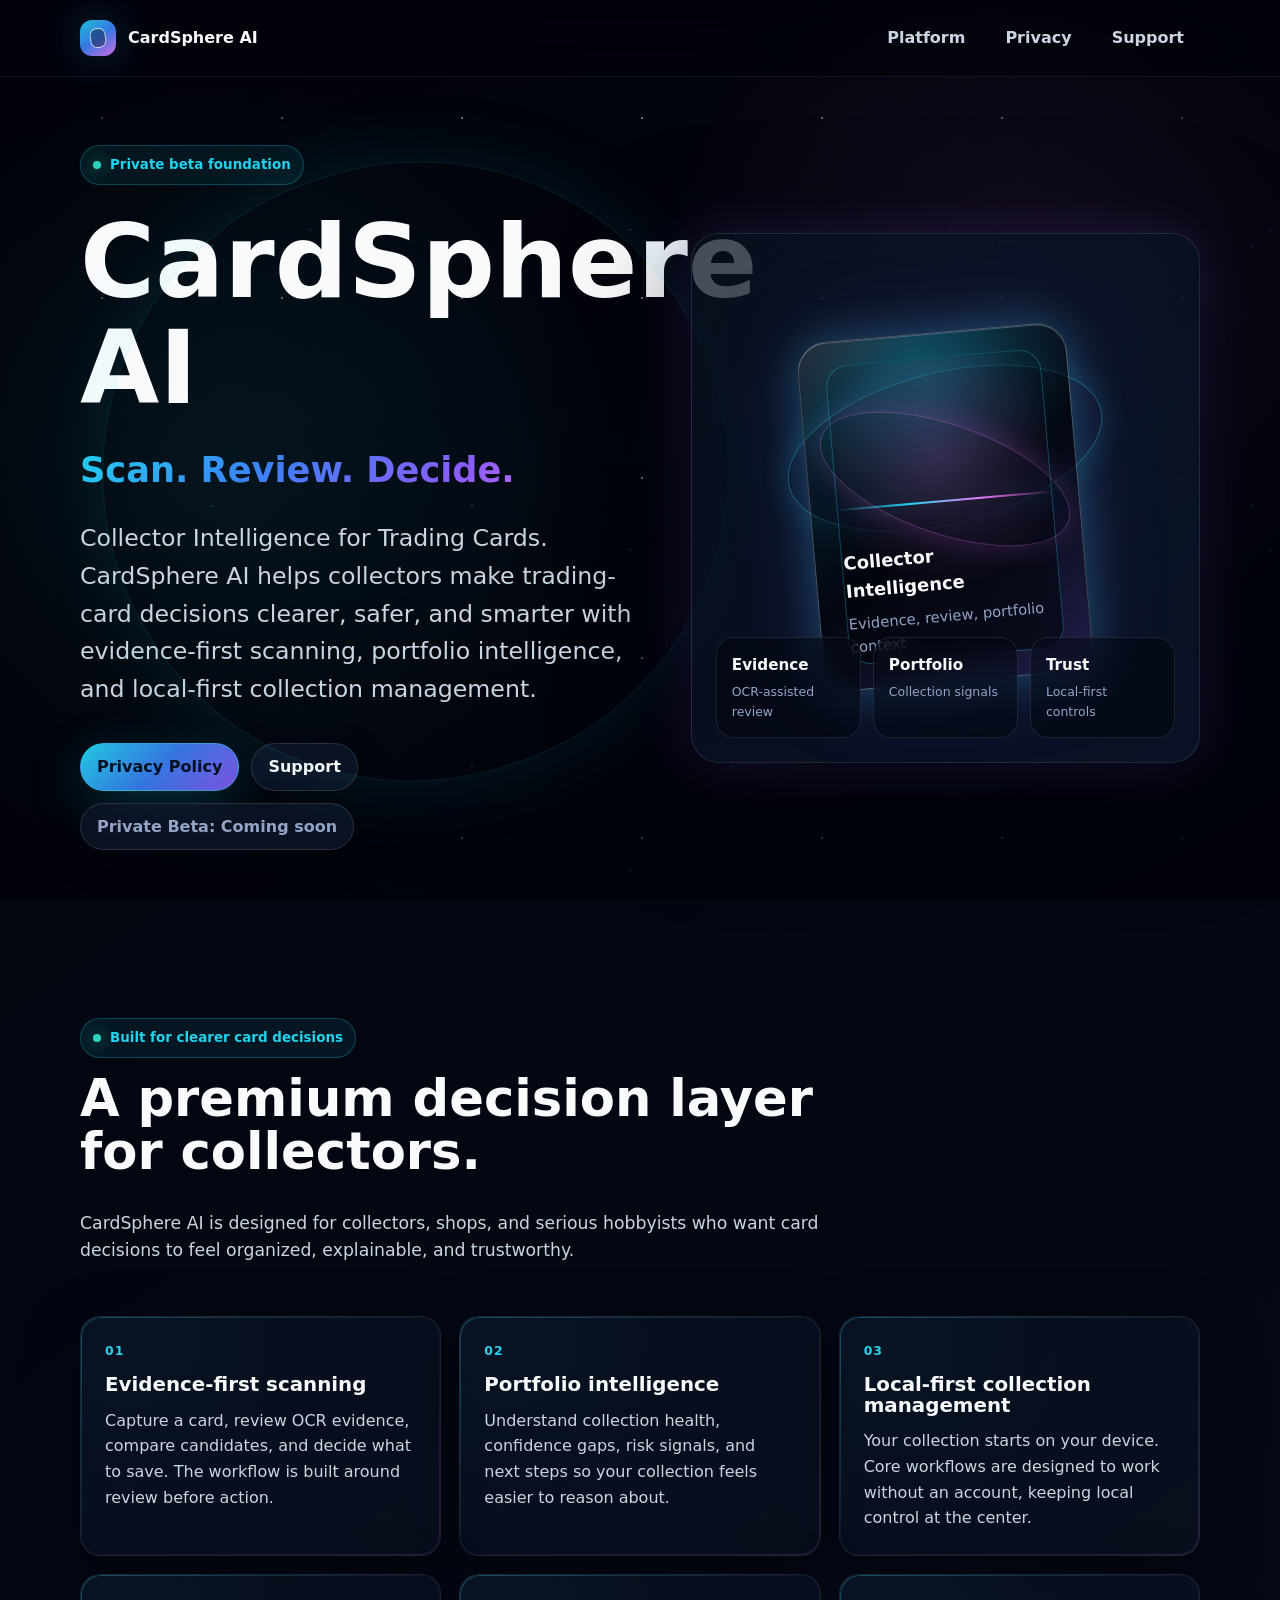
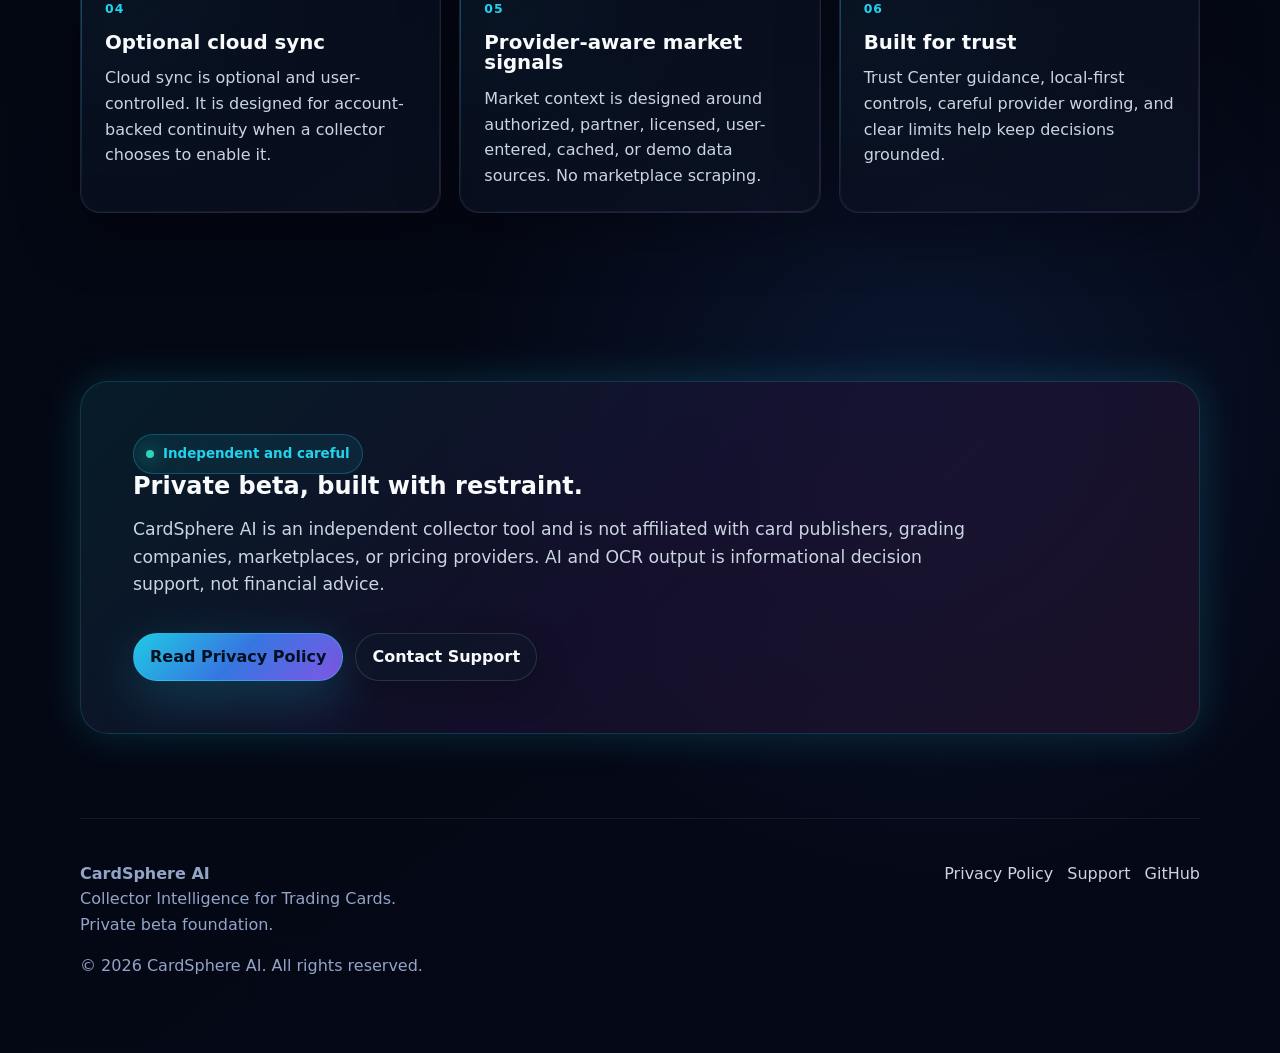
==== index.html @ 81302cec "Launch CardSphere AI public website" ====
<!doctype html>
<html lang="en">
  <head>
    <meta charset="utf-8">
    <meta name="viewport" content="width=device-width, initial-scale=1">
    <title>CardSphere AI | Collector Intelligence for Trading Cards</title>
    <meta
      name="description"
      content="CardSphere AI is a private beta collector intelligence app for trading cards. Scan, review, organize, and make clearer card decisions."
    >
    <meta property="og:title" content="CardSphere AI">
    <meta
      property="og:description"
      content="Collector Intelligence for Trading Cards. Scan. Review. Decide."
    >
    <meta property="og:type" content="website">
    <meta property="og:url" content="https://cardsphere-ai.github.io/">
    <meta name="theme-color" content="#02030a">
    <link rel="icon" href="data:,">
    <link rel="stylesheet" href="assets/css/styles.css">
  </head>
  <body>
    <div class="page-shell">
      <header class="site-header">
        <nav class="nav" aria-label="Main navigation">
          <a class="brand" href="index.html" aria-label="CardSphere AI home">
            <span class="brand-mark" aria-hidden="true"></span>
            <span>CardSphere AI</span>
          </a>
          <div class="nav-links">
            <a class="nav-link" href="#platform">Platform</a>
            <a class="nav-link" href="privacy-policy.html">Privacy</a>
            <a class="nav-link" href="support.html">Support</a>
          </div>
        </nav>
      </header>

      <main>
        <section class="hero" aria-labelledby="hero-title">
          <div>
            <span class="eyebrow"><span class="signal-dot"></span>Private beta foundation</span>
            <h1 id="hero-title">CardSphere AI</h1>
            <p class="tagline">Scan. Review. Decide.</p>
            <p class="hero-subtitle">
              Collector Intelligence for Trading Cards. CardSphere AI helps collectors
              make trading-card decisions clearer, safer, and smarter with evidence-first
              scanning, portfolio intelligence, and local-first collection management.
            </p>
            <div class="cta-row" aria-label="Primary links">
              <a class="button primary" href="privacy-policy.html">Privacy Policy</a>
              <a class="button" href="support.html">Support</a>
              <span class="button disabled" aria-disabled="true">Private Beta: Coming soon</span>
            </div>
          </div>

          <div class="hero-card" aria-label="CardSphere AI cosmic product preview">
            <div class="floating-card">
              <div class="scan-line" aria-hidden="true"></div>
              <div class="floating-card-content">
                <div class="floating-card-label">Collector Intelligence</div>
                <div class="floating-card-small">Evidence, review, portfolio context</div>
              </div>
            </div>
            <div class="hero-metrics" aria-hidden="true">
              <div class="metric">
                <strong>Evidence</strong>
                <span>OCR-assisted review</span>
              </div>
              <div class="metric">
                <strong>Portfolio</strong>
                <span>Collection signals</span>
              </div>
              <div class="metric">
                <strong>Trust</strong>
                <span>Local-first controls</span>
              </div>
            </div>
          </div>
        </section>

        <section id="platform" class="section" aria-labelledby="platform-title">
          <div class="section-heading">
            <span class="eyebrow"><span class="signal-dot"></span>Built for clearer card decisions</span>
            <h2 id="platform-title">A premium decision layer for collectors.</h2>
            <p>
              CardSphere AI is designed for collectors, shops, and serious hobbyists who
              want card decisions to feel organized, explainable, and trustworthy.
            </p>
          </div>

          <div class="grid">
            <article class="panel">
              <div class="panel-kicker">01</div>
              <h3>Evidence-first scanning</h3>
              <p>
                Capture a card, review OCR evidence, compare candidates, and decide what
                to save. The workflow is built around review before action.
              </p>
            </article>

            <article class="panel">
              <div class="panel-kicker">02</div>
              <h3>Portfolio intelligence</h3>
              <p>
                Understand collection health, confidence gaps, risk signals, and next
                steps so your collection feels easier to reason about.
              </p>
            </article>

            <article class="panel">
              <div class="panel-kicker">03</div>
              <h3>Local-first collection management</h3>
              <p>
                Your collection starts on your device. Core workflows are designed to work
                without an account, keeping local control at the center.
              </p>
            </article>

            <article class="panel">
              <div class="panel-kicker">04</div>
              <h3>Optional cloud sync</h3>
              <p>
                Cloud sync is optional and user-controlled. It is designed for account-backed
                continuity when a collector chooses to enable it.
              </p>
            </article>

            <article class="panel">
              <div class="panel-kicker">05</div>
              <h3>Provider-aware market signals</h3>
              <p>
                Market context is designed around authorized, partner, licensed, user-entered,
                cached, or demo data sources. No marketplace scraping.
              </p>
            </article>

            <article class="panel">
              <div class="panel-kicker">06</div>
              <h3>Built for trust</h3>
              <p>
                Trust Center guidance, local-first controls, careful provider wording, and
                clear limits help keep decisions grounded.
              </p>
            </article>
          </div>
        </section>

        <section class="section" aria-labelledby="trust-title">
          <div class="trust-band">
            <span class="eyebrow"><span class="signal-dot"></span>Independent and careful</span>
            <h2 id="trust-title">Private beta, built with restraint.</h2>
            <p class="section-copy">
              CardSphere AI is an independent collector tool and is not affiliated with
              card publishers, grading companies, marketplaces, or pricing providers.
              AI and OCR output is informational decision support, not financial advice.
            </p>
            <div class="cta-row">
              <a class="button primary" href="privacy-policy.html">Read Privacy Policy</a>
              <a class="button" href="support.html">Contact Support</a>
            </div>
          </div>
        </section>
      </main>

      <footer class="site-footer">
        <div class="footer-grid">
          <div>
            <strong>CardSphere AI</strong>
            <div>Collector Intelligence for Trading Cards.</div>
            <div>Private beta foundation.</div>
          </div>
          <div class="footer-links" aria-label="Footer links">
            <a href="privacy-policy.html">Privacy Policy</a>
            <a href="support.html">Support</a>
            <a href="https://github.com/cardsphere-ai/cardsphere-ai">GitHub</a>
          </div>
        </div>
        <p>&copy; <span data-year>2026</span> CardSphere AI. All rights reserved.</p>
      </footer>
    </div>
    <script src="assets/js/main.js"></script>
  </body>
</html>
---- assets/css/styles.css ----
:root {
  color-scheme: dark;
  --bg: #02030a;
  --bg-soft: #050817;
  --panel: rgba(9, 16, 32, 0.78);
  --panel-strong: rgba(13, 22, 42, 0.9);
  --line: rgba(148, 163, 184, 0.18);
  --line-hot: rgba(34, 211, 238, 0.42);
  --text: #f8fafc;
  --muted: #cbd5e1;
  --soft: #93a4c7;
  --cyan: #22d3ee;
  --blue: #3b82f6;
  --violet: #8b5cf6;
  --magenta: #e879f9;
  --teal: #2dd4bf;
  --amber: #fbbf24;
  --shadow-cyan: 0 0 42px rgba(34, 211, 238, 0.18);
  --shadow-violet: 0 0 54px rgba(139, 92, 246, 0.2);
  --radius-lg: 28px;
  --radius-md: 20px;
  --radius-sm: 14px;
  --max: 1120px;
}

* {
  box-sizing: border-box;
}

html {
  scroll-behavior: smooth;
}

body {
  min-height: 100vh;
  margin: 0;
  background:
    radial-gradient(circle at 17% 18%, rgba(34, 211, 238, 0.16), transparent 25rem),
    radial-gradient(circle at 82% 10%, rgba(232, 121, 249, 0.13), transparent 24rem),
    radial-gradient(circle at 72% 76%, rgba(59, 130, 246, 0.12), transparent 30rem),
    linear-gradient(145deg, #02030a 0%, #030712 45%, #050817 100%);
  color: var(--text);
  font-family:
    Inter, ui-sans-serif, system-ui, -apple-system, BlinkMacSystemFont, "Segoe UI",
    sans-serif;
  line-height: 1.6;
  overflow-x: hidden;
}

body::before,
body::after {
  content: "";
  position: fixed;
  inset: 0;
  pointer-events: none;
  z-index: -2;
}

body::before {
  opacity: 0.78;
  background-image:
    radial-gradient(circle, rgba(248, 250, 252, 0.8) 0 1px, transparent 1.2px),
    radial-gradient(circle, rgba(34, 211, 238, 0.55) 0 1px, transparent 1.2px),
    radial-gradient(circle, rgba(139, 92, 246, 0.52) 0 1px, transparent 1.2px);
  background-position:
    12px 28px,
    82px 116px,
    150px 70px;
  background-size:
    180px 180px,
    260px 260px,
    320px 320px;
}

body::after {
  z-index: -1;
  background:
    radial-gradient(ellipse at center, transparent 0%, rgba(2, 3, 10, 0.28) 56%, rgba(2, 3, 10, 0.86) 100%),
    linear-gradient(180deg, rgba(2, 3, 10, 0.05), rgba(2, 3, 10, 0.58));
}

a {
  color: inherit;
}

.page-shell {
  min-height: 100vh;
}

.site-header {
  position: sticky;
  top: 0;
  z-index: 10;
  border-bottom: 1px solid rgba(148, 163, 184, 0.1);
  background: rgba(2, 3, 10, 0.72);
  backdrop-filter: blur(18px);
}

.nav {
  width: min(100% - 32px, var(--max));
  margin: 0 auto;
  min-height: 76px;
  display: flex;
  align-items: center;
  justify-content: space-between;
  gap: 24px;
}

.brand {
  display: inline-flex;
  align-items: center;
  gap: 12px;
  font-weight: 800;
  letter-spacing: 0;
  text-decoration: none;
}

.brand-mark {
  width: 36px;
  height: 36px;
  border-radius: 12px;
  background:
    linear-gradient(145deg, rgba(34, 211, 238, 0.9), rgba(59, 130, 246, 0.92), rgba(232, 121, 249, 0.9));
  box-shadow: var(--shadow-cyan), var(--shadow-violet);
  position: relative;
}

.brand-mark::after {
  content: "";
  position: absolute;
  inset: 8px 10px;
  border-radius: 7px;
  border: 1px solid rgba(248, 250, 252, 0.75);
  background: rgba(2, 3, 10, 0.36);
  transform: rotate(-8deg);
}

.nav-links {
  display: flex;
  align-items: center;
  gap: 8px;
  flex-wrap: wrap;
  justify-content: flex-end;
}

.nav-link,
.button {
  min-height: 44px;
  display: inline-flex;
  align-items: center;
  justify-content: center;
  border-radius: 999px;
  padding: 10px 16px;
  font-weight: 700;
  text-decoration: none;
  transition: transform 160ms ease, border-color 160ms ease, background 160ms ease;
}

.nav-link {
  color: var(--muted);
}

.nav-link:hover,
.nav-link:focus-visible {
  color: var(--text);
  background: rgba(148, 163, 184, 0.08);
}

.button {
  border: 1px solid rgba(148, 163, 184, 0.2);
  background: rgba(15, 23, 42, 0.76);
  color: var(--text);
  box-shadow: 0 12px 34px rgba(2, 3, 10, 0.25);
}

.button.primary {
  border-color: rgba(34, 211, 238, 0.45);
  background: linear-gradient(135deg, rgba(34, 211, 238, 0.95), rgba(59, 130, 246, 0.9), rgba(139, 92, 246, 0.92));
  color: #03101f;
  box-shadow: 0 16px 52px rgba(34, 211, 238, 0.22);
}

.button.disabled {
  color: var(--soft);
  cursor: default;
}

.button:not(.disabled):hover,
.button:not(.disabled):focus-visible {
  transform: translateY(-2px);
  border-color: var(--line-hot);
}

.button:focus-visible,
.nav-link:focus-visible,
.brand:focus-visible {
  outline: 3px solid rgba(34, 211, 238, 0.5);
  outline-offset: 3px;
}

.hero,
.section,
.legal-layout {
  width: min(100% - 32px, var(--max));
  margin: 0 auto;
}

.hero {
  position: relative;
  min-height: calc(100vh - 76px);
  display: grid;
  grid-template-columns: minmax(0, 1.05fr) minmax(320px, 0.95fr);
  gap: 48px;
  align-items: center;
  padding: 68px 0 84px;
}

.hero::before {
  content: "";
  position: absolute;
  inset: 10% 42% 18% 2%;
  border-radius: 999px;
  border: 1px solid rgba(34, 211, 238, 0.12);
  transform: rotate(-18deg);
  box-shadow: 0 0 80px rgba(34, 211, 238, 0.1);
  pointer-events: none;
}

.eyebrow {
  display: inline-flex;
  width: fit-content;
  align-items: center;
  gap: 9px;
  color: var(--cyan);
  border: 1px solid rgba(34, 211, 238, 0.26);
  border-radius: 999px;
  background: rgba(34, 211, 238, 0.08);
  padding: 8px 12px;
  font-weight: 800;
  font-size: 0.84rem;
}

.signal-dot {
  width: 8px;
  height: 8px;
  border-radius: 999px;
  background: var(--teal);
  box-shadow: 0 0 18px var(--teal);
}

h1,
h2,
h3 {
  margin: 0;
  line-height: 1.04;
  letter-spacing: 0;
}

h1 {
  margin-top: 24px;
  font-size: clamp(3.1rem, 8vw, 7rem);
  max-width: 10ch;
}

.hero-subtitle {
  margin: 22px 0 0;
  max-width: 720px;
  color: var(--muted);
  font-size: clamp(1.14rem, 2.4vw, 1.48rem);
}

.tagline {
  margin: 20px 0 0;
  font-size: clamp(1.35rem, 3vw, 2.2rem);
  font-weight: 850;
  background: linear-gradient(135deg, var(--cyan), var(--blue), var(--violet), var(--magenta));
  -webkit-background-clip: text;
  background-clip: text;
  color: transparent;
}

.cta-row {
  display: flex;
  flex-wrap: wrap;
  gap: 12px;
  margin-top: 34px;
}

.hero-card {
  position: relative;
  min-height: 530px;
  border-radius: var(--radius-lg);
  border: 1px solid rgba(148, 163, 184, 0.18);
  background:
    linear-gradient(145deg, rgba(8, 13, 28, 0.72), rgba(12, 21, 42, 0.84)),
    radial-gradient(circle at 50% 30%, rgba(34, 211, 238, 0.14), transparent 24rem);
  box-shadow: 0 28px 120px rgba(2, 3, 10, 0.58), var(--shadow-violet);
  overflow: hidden;
}

.hero-card::before,
.hero-card::after {
  content: "";
  position: absolute;
  border-radius: 50%;
  pointer-events: none;
}

.hero-card::before {
  width: 320px;
  height: 150px;
  top: 138px;
  left: 50%;
  border: 1px solid rgba(34, 211, 238, 0.36);
  transform: translateX(-50%) rotate(-14deg);
  box-shadow: 0 0 34px rgba(34, 211, 238, 0.18);
}

.hero-card::after {
  width: 260px;
  height: 108px;
  top: 190px;
  left: 50%;
  border: 1px solid rgba(232, 121, 249, 0.28);
  transform: translateX(-50%) rotate(19deg);
  box-shadow: 0 0 28px rgba(232, 121, 249, 0.18);
}

.floating-card {
  position: absolute;
  inset: 98px 50% auto auto;
  width: min(270px, 62%);
  min-height: 350px;
  transform: translateX(50%) rotate(-5deg);
  border-radius: 30px;
  border: 1px solid rgba(248, 250, 252, 0.26);
  background:
    linear-gradient(145deg, rgba(248, 250, 252, 0.12), rgba(34, 211, 238, 0.08) 18%, rgba(2, 3, 10, 0.72) 52%, rgba(139, 92, 246, 0.18)),
    radial-gradient(circle at 50% 18%, rgba(34, 211, 238, 0.34), transparent 9rem);
  box-shadow:
    0 0 42px rgba(34, 211, 238, 0.28),
    0 0 86px rgba(139, 92, 246, 0.2),
    inset 0 1px 0 rgba(248, 250, 252, 0.22);
}

.floating-card::before {
  content: "";
  position: absolute;
  inset: 24px 26px;
  border-radius: 22px;
  border: 1px solid rgba(34, 211, 238, 0.3);
  background:
    radial-gradient(circle at 50% 34%, rgba(232, 121, 249, 0.2), transparent 8rem),
    linear-gradient(180deg, rgba(2, 3, 10, 0.06), rgba(2, 3, 10, 0.64));
}

.floating-card-content {
  position: absolute;
  inset: auto 28px 30px;
}

.floating-card-label {
  font-weight: 900;
  font-size: 1.12rem;
}

.floating-card-small {
  margin-top: 6px;
  color: var(--soft);
  font-size: 0.92rem;
}

.scan-line {
  position: absolute;
  left: 9%;
  right: 9%;
  top: 48%;
  height: 2px;
  background: linear-gradient(90deg, transparent, var(--cyan), var(--magenta), transparent);
  box-shadow: 0 0 28px rgba(34, 211, 238, 0.48);
}

.hero-metrics {
  position: absolute;
  left: 24px;
  right: 24px;
  bottom: 24px;
  display: grid;
  grid-template-columns: repeat(3, 1fr);
  gap: 12px;
}

.metric {
  padding: 15px;
  border-radius: 18px;
  border: 1px solid rgba(148, 163, 184, 0.16);
  background: rgba(2, 3, 10, 0.44);
  backdrop-filter: blur(12px);
}

.metric strong {
  display: block;
  color: var(--text);
  font-size: 0.95rem;
}

.metric span {
  display: block;
  margin-top: 4px;
  color: var(--soft);
  font-size: 0.78rem;
}

.section {
  padding: 84px 0;
}

.section-heading {
  display: grid;
  gap: 14px;
  max-width: 760px;
}

.section-heading h2 {
  font-size: clamp(2rem, 4vw, 3.4rem);
}

.section-heading p,
.section-copy {
  color: var(--muted);
  font-size: 1.08rem;
}

.grid {
  margin-top: 34px;
  display: grid;
  grid-template-columns: repeat(3, minmax(0, 1fr));
  gap: 18px;
}

.panel {
  position: relative;
  min-height: 220px;
  padding: 24px;
  border-radius: var(--radius-md);
  border: 1px solid rgba(148, 163, 184, 0.15);
  background:
    linear-gradient(145deg, var(--panel), rgba(11, 18, 34, 0.7)),
    radial-gradient(circle at 12% 8%, rgba(34, 211, 238, 0.12), transparent 12rem);
  box-shadow: 0 18px 60px rgba(2, 3, 10, 0.34);
  overflow: hidden;
}

.panel::before {
  content: "";
  position: absolute;
  inset: 0;
  border-radius: inherit;
  padding: 1px;
  background: linear-gradient(145deg, rgba(34, 211, 238, 0.34), rgba(139, 92, 246, 0.06), rgba(232, 121, 249, 0.18));
  mask: linear-gradient(#000 0 0) content-box, linear-gradient(#000 0 0);
  mask-composite: exclude;
  pointer-events: none;
}

.panel-kicker {
  color: var(--cyan);
  font-size: 0.78rem;
  text-transform: uppercase;
  font-weight: 900;
  letter-spacing: 0.08em;
}

.panel h3 {
  margin-top: 14px;
  font-size: 1.24rem;
}

.panel p {
  margin: 12px 0 0;
  color: var(--muted);
}

.trust-band {
  border-radius: var(--radius-lg);
  border: 1px solid rgba(34, 211, 238, 0.18);
  background:
    linear-gradient(135deg, rgba(34, 211, 238, 0.12), rgba(139, 92, 246, 0.12), rgba(232, 121, 249, 0.1)),
    rgba(2, 3, 10, 0.62);
  padding: clamp(28px, 6vw, 52px);
  box-shadow: var(--shadow-cyan);
}

.trust-band p {
  max-width: 860px;
}

.legal-layout {
  padding: 64px 0 96px;
  display: grid;
  grid-template-columns: 260px minmax(0, 1fr);
  gap: 38px;
}

.legal-nav {
  position: sticky;
  top: 104px;
  align-self: start;
  border: 1px solid rgba(148, 163, 184, 0.14);
  border-radius: var(--radius-md);
  background: rgba(2, 3, 10, 0.5);
  padding: 18px;
}

.legal-nav a {
  display: block;
  color: var(--muted);
  text-decoration: none;
  padding: 9px 10px;
  border-radius: 12px;
}

.legal-nav a:hover,
.legal-nav a:focus-visible {
  color: var(--text);
  background: rgba(148, 163, 184, 0.08);
}

.doc {
  border: 1px solid rgba(148, 163, 184, 0.15);
  border-radius: var(--radius-lg);
  background: rgba(4, 8, 18, 0.72);
  padding: clamp(28px, 5vw, 54px);
  box-shadow: 0 20px 80px rgba(2, 3, 10, 0.42);
}

.doc h1 {
  margin: 0;
  max-width: none;
  font-size: clamp(2.45rem, 5vw, 4.2rem);
}

.doc h2 {
  margin-top: 42px;
  font-size: 1.58rem;
}

.doc h3 {
  margin-top: 30px;
}

.doc p,
.doc li {
  color: var(--muted);
}

.doc ul {
  padding-left: 1.25rem;
}

.meta-line {
  color: var(--cyan);
  font-weight: 800;
  margin: 16px 0 28px;
}

.callout {
  border: 1px solid rgba(34, 211, 238, 0.22);
  border-radius: var(--radius-md);
  background: rgba(34, 211, 238, 0.07);
  padding: 18px;
}

.site-footer {
  width: min(100% - 32px, var(--max));
  margin: 0 auto;
  padding: 42px 0 58px;
  color: var(--soft);
  border-top: 1px solid rgba(148, 163, 184, 0.12);
}

.footer-grid {
  display: flex;
  justify-content: space-between;
  gap: 24px;
  flex-wrap: wrap;
}

.footer-links {
  display: flex;
  gap: 14px;
  flex-wrap: wrap;
}

.footer-links a {
  color: var(--muted);
  text-decoration: none;
}

.footer-links a:hover,
.footer-links a:focus-visible {
  color: var(--text);
}

.not-found {
  min-height: calc(100vh - 76px);
  display: grid;
  place-items: center;
  padding: 64px 16px;
}

.not-found .doc {
  max-width: 720px;
  text-align: center;
}

@media (max-width: 900px) {
  .hero {
    grid-template-columns: 1fr;
    min-height: auto;
  }

  .hero-card {
    min-height: 480px;
  }

  .grid {
    grid-template-columns: 1fr;
  }

  .legal-layout {
    grid-template-columns: 1fr;
  }

  .legal-nav {
    position: static;
  }
}

@media (max-width: 620px) {
  .nav {
    align-items: flex-start;
    flex-direction: column;
    padding: 16px 0;
  }

  .nav-links {
    justify-content: flex-start;
  }

  .hero {
    padding-top: 44px;
  }

  h1 {
    font-size: clamp(2.7rem, 16vw, 4.6rem);
  }

  .hero-metrics {
    grid-template-columns: 1fr;
  }

  .floating-card {
    width: min(236px, 68%);
  }

  .button,
  .nav-link {
    width: 100%;
  }

  .cta-row,
  .nav-links {
    width: 100%;
  }
}

@media (prefers-reduced-motion: reduce) {
  *,
  *::before,
  *::after {
    scroll-behavior: auto !important;
    transition: none !important;
  }
}
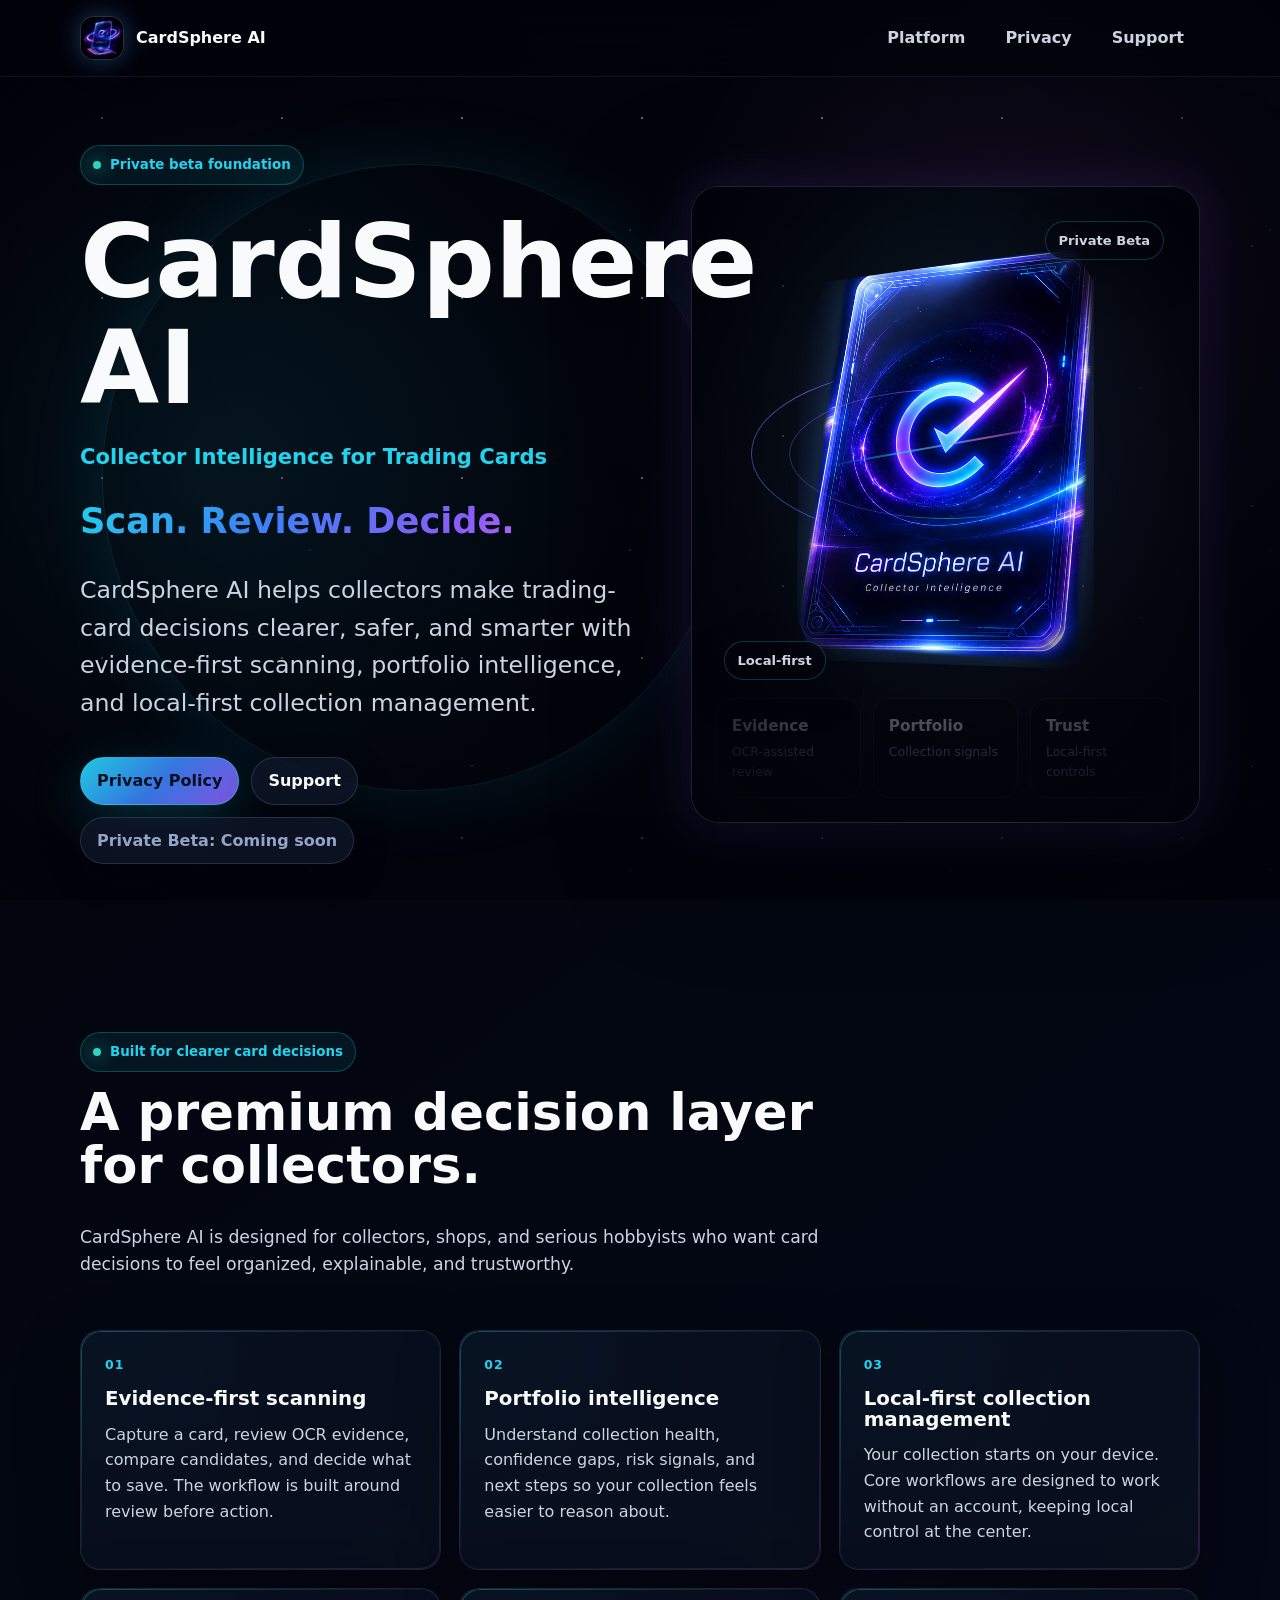
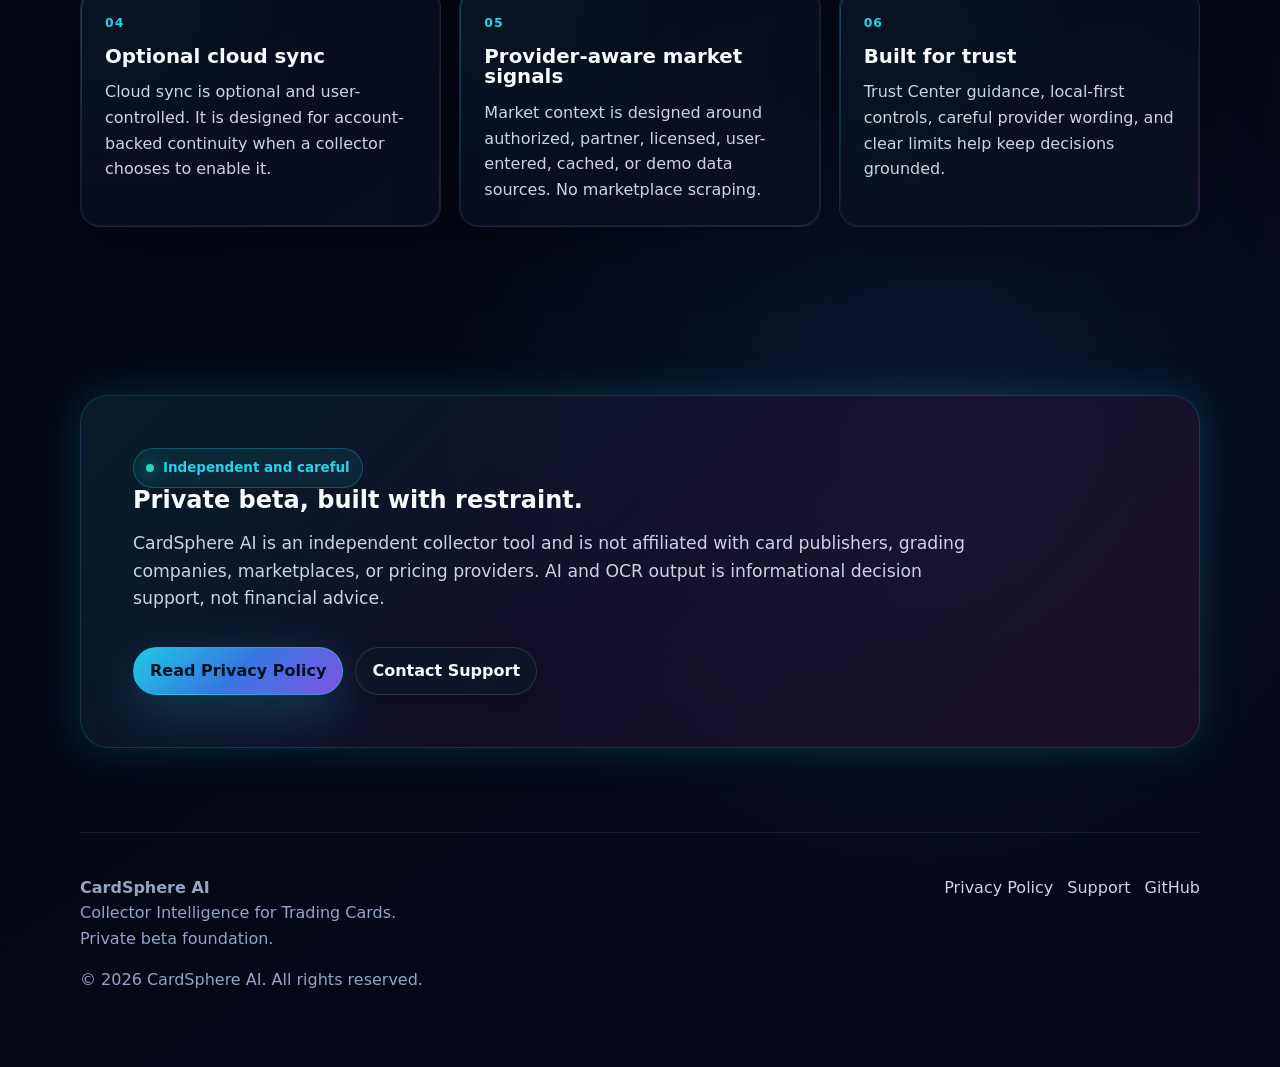
==== commit c5dea78f: "Polish CardSphere site hero animation" ====
--- a/index.html
+++ b/index.html
@@ -16,7 +16,8 @@
     <meta property="og:type" content="website">
     <meta property="og:url" content="https://cardsphere-ai.github.io/">
     <meta name="theme-color" content="#02030a">
-    <link rel="icon" href="data:,">
+    <link rel="icon" type="image/png" href="assets/img/cardsphere-app-icon.png">
+    <link rel="apple-touch-icon" href="assets/img/cardsphere-app-icon.png">
     <link rel="stylesheet" href="assets/css/styles.css">
   </head>
   <body>
@@ -24,7 +25,14 @@
       <header class="site-header">
         <nav class="nav" aria-label="Main navigation">
           <a class="brand" href="index.html" aria-label="CardSphere AI home">
-            <span class="brand-mark" aria-hidden="true"></span>
+            <img
+              class="brand-icon"
+              src="assets/img/cardsphere-app-icon.png"
+              alt="CardSphere AI app icon"
+              width="44"
+              height="44"
+              decoding="async"
+            >
             <span>CardSphere AI</span>
           </a>
           <div class="nav-links">
@@ -37,14 +45,15 @@
 
       <main>
         <section class="hero" aria-labelledby="hero-title">
-          <div>
+          <div class="hero-copy">
             <span class="eyebrow"><span class="signal-dot"></span>Private beta foundation</span>
             <h1 id="hero-title">CardSphere AI</h1>
+            <p class="hero-category">Collector Intelligence for Trading Cards</p>
             <p class="tagline">Scan. Review. Decide.</p>
             <p class="hero-subtitle">
-              Collector Intelligence for Trading Cards. CardSphere AI helps collectors
-              make trading-card decisions clearer, safer, and smarter with evidence-first
-              scanning, portfolio intelligence, and local-first collection management.
+              CardSphere AI helps collectors make trading-card decisions clearer,
+              safer, and smarter with evidence-first scanning, portfolio intelligence,
+              and local-first collection management.
             </p>
             <div class="cta-row" aria-label="Primary links">
               <a class="button primary" href="privacy-policy.html">Privacy Policy</a>
@@ -54,13 +63,23 @@
           </div>
 
           <div class="hero-card" aria-label="CardSphere AI cosmic product preview">
-            <div class="floating-card">
-              <div class="scan-line" aria-hidden="true"></div>
-              <div class="floating-card-content">
-                <div class="floating-card-label">Collector Intelligence</div>
-                <div class="floating-card-small">Evidence, review, portfolio context</div>
-              </div>
-            </div>
+            <div class="hero-visual-frame">
+              <span class="hero-orbit hero-orbit-outer" aria-hidden="true"></span>
+              <span class="hero-orbit hero-orbit-inner" aria-hidden="true"></span>
+              <span class="hero-card-aura" aria-hidden="true"></span>
+              <img
+                class="hero-cosmic-card"
+                src="assets/img/cardsphere-cosmic-card.png"
+                alt="Floating CardSphere AI cosmic card visual"
+                width="420"
+                height="560"
+                loading="eager"
+                decoding="async"
+              >
+              <span class="hero-scan-beam" aria-hidden="true"></span>
+            </div>
+            <div class="hero-pill hero-pill-beta">Private Beta</div>
+            <div class="hero-pill hero-pill-local">Local-first</div>
             <div class="hero-metrics" aria-hidden="true">
               <div class="metric">
                 <strong>Evidence</strong>
--- a/assets/css/styles.css
+++ b/assets/css/styles.css
@@ -115,24 +115,17 @@
   text-decoration: none;
 }
 
-.brand-mark {
-  width: 36px;
-  height: 36px;
-  border-radius: 12px;
-  background:
-    linear-gradient(145deg, rgba(34, 211, 238, 0.9), rgba(59, 130, 246, 0.92), rgba(232, 121, 249, 0.9));
-  box-shadow: var(--shadow-cyan), var(--shadow-violet);
-  position: relative;
-}
-
-.brand-mark::after {
-  content: "";
-  position: absolute;
-  inset: 8px 10px;
-  border-radius: 7px;
-  border: 1px solid rgba(248, 250, 252, 0.75);
-  background: rgba(2, 3, 10, 0.36);
-  transform: rotate(-8deg);
+.brand-icon {
+  width: 44px;
+  height: 44px;
+  flex: 0 0 44px;
+  border: 1px solid rgba(248, 250, 252, 0.18);
+  border-radius: 14px;
+  background: rgba(2, 3, 10, 0.62);
+  box-shadow:
+    0 0 22px rgba(34, 211, 238, 0.22),
+    0 0 38px rgba(139, 92, 246, 0.16);
+  object-fit: cover;
 }
 
 .nav-links {
@@ -224,6 +217,11 @@
   transform: rotate(-18deg);
   box-shadow: 0 0 80px rgba(34, 211, 238, 0.1);
   pointer-events: none;
+}
+
+.hero-copy {
+  position: relative;
+  z-index: 1;
 }
 
 .eyebrow {
@@ -262,6 +260,13 @@
   max-width: 10ch;
 }
 
+.hero-category {
+  margin: 18px 0 0;
+  color: var(--cyan);
+  font-size: clamp(1.06rem, 2vw, 1.32rem);
+  font-weight: 850;
+}
+
 .hero-subtitle {
   margin: 22px 0 0;
   max-width: 720px;
@@ -288,96 +293,168 @@
 
 .hero-card {
   position: relative;
-  min-height: 530px;
+  min-height: 570px;
+  display: flex;
+  align-items: center;
+  justify-content: center;
+  padding: 34px 32px 136px;
   border-radius: var(--radius-lg);
   border: 1px solid rgba(148, 163, 184, 0.18);
   background:
-    linear-gradient(145deg, rgba(8, 13, 28, 0.72), rgba(12, 21, 42, 0.84)),
-    radial-gradient(circle at 50% 30%, rgba(34, 211, 238, 0.14), transparent 24rem);
+    radial-gradient(ellipse at 50% 40%, rgba(34, 211, 238, 0.12), transparent 18rem),
+    radial-gradient(ellipse at 58% 45%, rgba(232, 121, 249, 0.08), transparent 17rem),
+    linear-gradient(145deg, rgba(2, 3, 10, 0.9), rgba(5, 8, 22, 0.82));
   box-shadow: 0 28px 120px rgba(2, 3, 10, 0.58), var(--shadow-violet);
   overflow: hidden;
+  isolation: isolate;
 }
 
 .hero-card::before,
 .hero-card::after {
   content: "";
   position: absolute;
+  pointer-events: none;
+}
+
+.hero-card::before {
+  inset: 0;
+  z-index: 0;
+  opacity: 0.46;
+  background-image:
+    radial-gradient(circle, rgba(248, 250, 252, 0.7) 0 1px, transparent 1.2px),
+    radial-gradient(circle, rgba(34, 211, 238, 0.42) 0 1px, transparent 1.2px),
+    radial-gradient(circle, rgba(232, 121, 249, 0.3) 0 1px, transparent 1.2px);
+  background-position:
+    16px 24px,
+    104px 86px,
+    62px 138px;
+  background-size:
+    150px 150px,
+    230px 230px,
+    310px 310px;
+}
+
+.hero-card::after {
+  inset: 0;
+  z-index: 0;
+  background:
+    radial-gradient(ellipse at center, transparent 0%, rgba(2, 3, 10, 0.12) 42%, rgba(2, 3, 10, 0.86) 100%),
+    linear-gradient(180deg, rgba(2, 3, 10, 0.08), rgba(2, 3, 10, 0.72));
+}
+
+.hero-visual-frame {
+  position: relative;
+  z-index: 2;
+  width: min(420px, 86%);
+  max-width: 420px;
+  aspect-ratio: 0.82;
+  display: grid;
+  place-items: center;
+  animation: card-float 7s ease-in-out infinite;
+}
+
+.hero-card-aura {
+  position: absolute;
+  z-index: 0;
+  inset: 12% 8%;
   border-radius: 50%;
-  pointer-events: none;
-}
-
-.hero-card::before {
-  width: 320px;
-  height: 150px;
-  top: 138px;
-  left: 50%;
-  border: 1px solid rgba(34, 211, 238, 0.36);
-  transform: translateX(-50%) rotate(-14deg);
-  box-shadow: 0 0 34px rgba(34, 211, 238, 0.18);
-}
-
-.hero-card::after {
-  width: 260px;
-  height: 108px;
-  top: 190px;
-  left: 50%;
-  border: 1px solid rgba(232, 121, 249, 0.28);
-  transform: translateX(-50%) rotate(19deg);
-  box-shadow: 0 0 28px rgba(232, 121, 249, 0.18);
-}
-
-.floating-card {
+  background:
+    radial-gradient(ellipse at center, rgba(34, 211, 238, 0.18), transparent 44%),
+    radial-gradient(ellipse at center, rgba(139, 92, 246, 0.12), transparent 68%);
+  filter: blur(12px);
+}
+
+.hero-cosmic-card {
+  position: relative;
+  z-index: 3;
+  width: min(330px, 78%);
+  max-height: 430px;
+  border-radius: 34px;
+  clip-path: polygon(10% 10%, 93% 2%, 100% 10%, 100% 94%, 92% 100%, 6% 98%, 0 88%, 1% 23%);
+  -webkit-mask-image: radial-gradient(ellipse at center, #000 62%, rgba(0, 0, 0, 0.92) 74%, transparent 96%);
+  mask-image: radial-gradient(ellipse at center, #000 62%, rgba(0, 0, 0, 0.92) 74%, transparent 96%);
+  object-fit: contain;
+  filter:
+    drop-shadow(0 0 18px rgba(34, 211, 238, 0.2))
+    drop-shadow(0 0 28px rgba(139, 92, 246, 0.16));
+}
+
+.hero-orbit {
   position: absolute;
-  inset: 98px 50% auto auto;
-  width: min(270px, 62%);
-  min-height: 350px;
-  transform: translateX(50%) rotate(-5deg);
-  border-radius: 30px;
-  border: 1px solid rgba(248, 250, 252, 0.26);
-  background:
-    linear-gradient(145deg, rgba(248, 250, 252, 0.12), rgba(34, 211, 238, 0.08) 18%, rgba(2, 3, 10, 0.72) 52%, rgba(139, 92, 246, 0.18)),
-    radial-gradient(circle at 50% 18%, rgba(34, 211, 238, 0.34), transparent 9rem);
-  box-shadow:
-    0 0 42px rgba(34, 211, 238, 0.28),
-    0 0 86px rgba(139, 92, 246, 0.2),
-    inset 0 1px 0 rgba(248, 250, 252, 0.22);
-}
-
-.floating-card::before {
-  content: "";
+  z-index: 2;
+  border-radius: 50%;
+  padding: 1px;
+  background: conic-gradient(
+    from 120deg,
+    transparent,
+    rgba(34, 211, 238, 0.82),
+    rgba(59, 130, 246, 0.46),
+    rgba(139, 92, 246, 0.58),
+    rgba(232, 121, 249, 0.72),
+    transparent 76%
+  );
+  -webkit-mask: linear-gradient(#000 0 0) content-box, linear-gradient(#000 0 0);
+  -webkit-mask-composite: xor;
+  mask: linear-gradient(#000 0 0) content-box, linear-gradient(#000 0 0);
+  mask-composite: exclude;
+  filter: drop-shadow(0 0 16px rgba(34, 211, 238, 0.26));
+  transform-origin: 50% 50%;
+}
+
+.hero-orbit-outer {
+  width: 102%;
+  height: 38%;
+  animation: orbit-spin 13s linear infinite;
+}
+
+.hero-orbit-inner {
+  z-index: 4;
+  width: 82%;
+  height: 28%;
+  opacity: 0.72;
+  animation: orbit-spin-reverse 10s linear infinite;
+}
+
+.hero-scan-beam {
   position: absolute;
-  inset: 24px 26px;
-  border-radius: 22px;
-  border: 1px solid rgba(34, 211, 238, 0.3);
-  background:
-    radial-gradient(circle at 50% 34%, rgba(232, 121, 249, 0.2), transparent 8rem),
-    linear-gradient(180deg, rgba(2, 3, 10, 0.06), rgba(2, 3, 10, 0.64));
-}
-
-.floating-card-content {
+  z-index: 4;
+  width: 64%;
+  height: 2px;
+  top: 48%;
+  left: 18%;
+  border-radius: 999px;
+  background: linear-gradient(90deg, transparent, var(--cyan), var(--magenta), transparent);
+  box-shadow: 0 0 18px rgba(34, 211, 238, 0.34);
+  opacity: 0.62;
+  transform: rotate(-10deg);
+  animation: beam-sweep 5.8s ease-in-out infinite;
+}
+
+.hero-pill {
   position: absolute;
-  inset: auto 28px 30px;
-}
-
-.floating-card-label {
-  font-weight: 900;
-  font-size: 1.12rem;
-}
-
-.floating-card-small {
-  margin-top: 6px;
-  color: var(--soft);
-  font-size: 0.92rem;
-}
-
-.scan-line {
-  position: absolute;
-  left: 9%;
-  right: 9%;
-  top: 48%;
-  height: 2px;
-  background: linear-gradient(90deg, transparent, var(--cyan), var(--magenta), transparent);
-  box-shadow: 0 0 28px rgba(34, 211, 238, 0.48);
+  z-index: 4;
+  min-height: 38px;
+  display: inline-flex;
+  align-items: center;
+  border: 1px solid rgba(34, 211, 238, 0.24);
+  border-radius: 999px;
+  background: rgba(2, 3, 10, 0.58);
+  color: var(--muted);
+  padding: 8px 13px;
+  font-size: 0.82rem;
+  font-weight: 850;
+  backdrop-filter: blur(14px);
+  box-shadow: 0 14px 38px rgba(2, 3, 10, 0.34);
+}
+
+.hero-pill-beta {
+  top: 34px;
+  right: 34px;
+}
+
+.hero-pill-local {
+  left: 32px;
+  bottom: 142px;
 }
 
 .hero-metrics {
@@ -409,6 +486,55 @@
   margin-top: 4px;
   color: var(--soft);
   font-size: 0.78rem;
+}
+
+@keyframes card-float {
+  0%,
+  100% {
+    transform: translateY(0) rotate(-1deg);
+  }
+
+  50% {
+    transform: translateY(-9px) rotate(1deg);
+  }
+}
+
+@keyframes orbit-spin {
+  from {
+    transform: rotate(-18deg);
+  }
+
+  to {
+    transform: rotate(342deg);
+  }
+}
+
+@keyframes orbit-spin-reverse {
+  from {
+    transform: rotate(22deg);
+  }
+
+  to {
+    transform: rotate(-338deg);
+  }
+}
+
+@keyframes beam-sweep {
+  0%,
+  24%,
+  100% {
+    opacity: 0;
+    transform: translateY(-82px) rotate(-10deg);
+  }
+
+  38% {
+    opacity: 0.74;
+  }
+
+  56% {
+    opacity: 0;
+    transform: translateY(78px) rotate(-10deg);
+  }
 }
 
 .section {
@@ -621,7 +747,7 @@
   }
 
   .hero-card {
-    min-height: 480px;
+    min-height: 540px;
   }
 
   .grid {
@@ -644,6 +770,13 @@
     padding: 16px 0;
   }
 
+  .brand-icon {
+    width: 38px;
+    height: 38px;
+    flex-basis: 38px;
+    border-radius: 12px;
+  }
+
   .nav-links {
     justify-content: flex-start;
   }
@@ -656,12 +789,32 @@
     font-size: clamp(2.7rem, 16vw, 4.6rem);
   }
 
+  .hero-card {
+    min-height: 680px;
+    padding: 28px 20px 260px;
+  }
+
+  .hero-visual-frame {
+    width: min(310px, 84vw);
+  }
+
+  .hero-cosmic-card {
+    width: min(286px, 86%);
+  }
+
+  .hero-pill-beta {
+    top: 20px;
+    right: 20px;
+  }
+
+  .hero-pill-local {
+    top: 20px;
+    bottom: auto;
+    left: 20px;
+  }
+
   .hero-metrics {
     grid-template-columns: 1fr;
-  }
-
-  .floating-card {
-    width: min(236px, 68%);
   }
 
   .button,
@@ -679,7 +832,15 @@
   *,
   *::before,
   *::after {
+    animation-duration: 0.001ms !important;
+    animation-iteration-count: 1 !important;
     scroll-behavior: auto !important;
     transition: none !important;
   }
-}
+
+  .hero-visual-frame,
+  .hero-orbit,
+  .hero-scan-beam {
+    animation: none !important;
+  }
+}
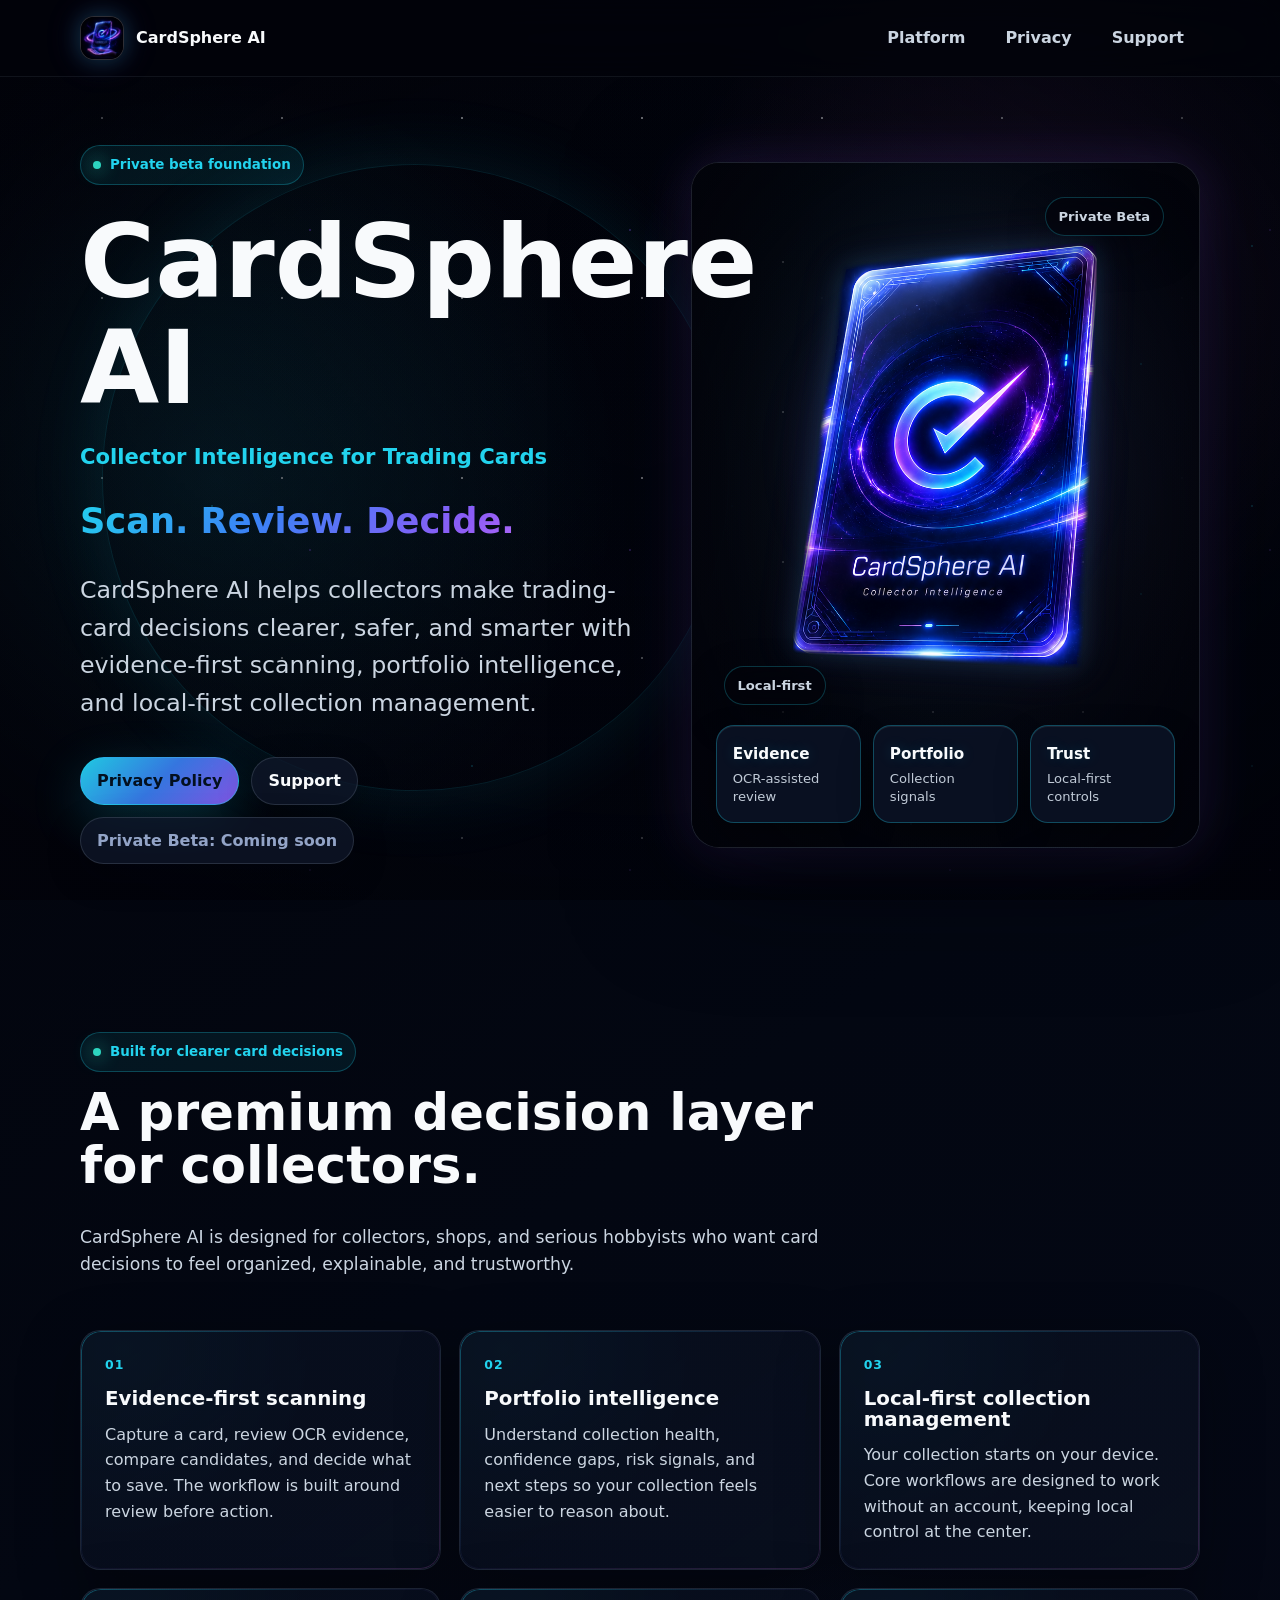
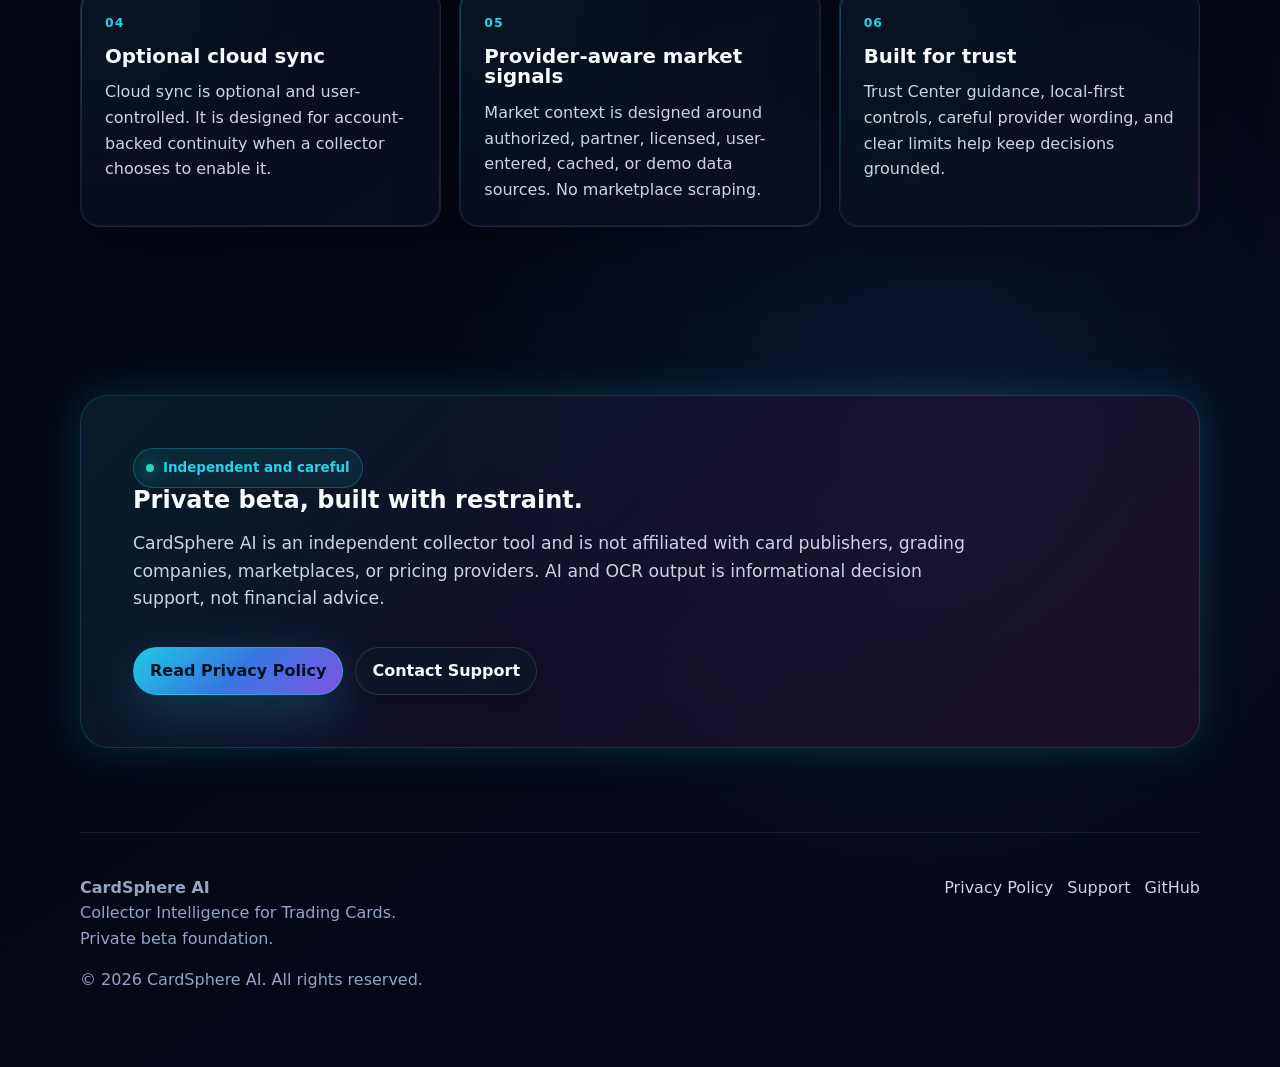
==== commit 1ae9c070: "Polish CardSphere public site hero" ====
--- a/index.html
+++ b/index.html
@@ -64,8 +64,6 @@
 
           <div class="hero-card" aria-label="CardSphere AI cosmic product preview">
             <div class="hero-visual-frame">
-              <span class="hero-orbit hero-orbit-outer" aria-hidden="true"></span>
-              <span class="hero-orbit hero-orbit-inner" aria-hidden="true"></span>
               <span class="hero-card-aura" aria-hidden="true"></span>
               <img
                 class="hero-cosmic-card"
@@ -76,7 +74,6 @@
                 loading="eager"
                 decoding="async"
               >
-              <span class="hero-scan-beam" aria-hidden="true"></span>
             </div>
             <div class="hero-pill hero-pill-beta">Private Beta</div>
             <div class="hero-pill hero-pill-local">Local-first</div>
--- a/assets/css/styles.css
+++ b/assets/css/styles.css
@@ -200,6 +200,7 @@
 
 .hero {
   position: relative;
+  width: min(100% - clamp(40px, 7vw, 96px), var(--max));
   min-height: calc(100vh - 76px);
   display: grid;
   grid-template-columns: minmax(0, 1.05fr) minmax(320px, 0.95fr);
@@ -293,11 +294,11 @@
 
 .hero-card {
   position: relative;
-  min-height: 570px;
+  min-height: 560px;
   display: flex;
   align-items: center;
   justify-content: center;
-  padding: 34px 32px 136px;
+  padding: 42px 32px 142px;
   border-radius: var(--radius-lg);
   border: 1px solid rgba(148, 163, 184, 0.18);
   background:
@@ -345,9 +346,9 @@
 .hero-visual-frame {
   position: relative;
   z-index: 2;
-  width: min(420px, 86%);
-  max-width: 420px;
-  aspect-ratio: 0.82;
+  width: min(460px, 88%);
+  max-width: 460px;
+  aspect-ratio: 0.78;
   display: grid;
   place-items: center;
   animation: card-float 7s ease-in-out infinite;
@@ -356,78 +357,23 @@
 .hero-card-aura {
   position: absolute;
   z-index: 0;
-  inset: 12% 8%;
+  inset: 10% 5%;
   border-radius: 50%;
   background:
-    radial-gradient(ellipse at center, rgba(34, 211, 238, 0.18), transparent 44%),
-    radial-gradient(ellipse at center, rgba(139, 92, 246, 0.12), transparent 68%);
-  filter: blur(12px);
+    radial-gradient(ellipse at center, rgba(34, 211, 238, 0.18), transparent 46%),
+    radial-gradient(ellipse at center, rgba(139, 92, 246, 0.14), transparent 70%);
+  filter: blur(16px);
 }
 
 .hero-cosmic-card {
   position: relative;
   z-index: 3;
-  width: min(330px, 78%);
-  max-height: 430px;
-  border-radius: 34px;
-  clip-path: polygon(10% 10%, 93% 2%, 100% 10%, 100% 94%, 92% 100%, 6% 98%, 0 88%, 1% 23%);
-  -webkit-mask-image: radial-gradient(ellipse at center, #000 62%, rgba(0, 0, 0, 0.92) 74%, transparent 96%);
-  mask-image: radial-gradient(ellipse at center, #000 62%, rgba(0, 0, 0, 0.92) 74%, transparent 96%);
+  width: min(350px, 78%);
+  max-height: 445px;
   object-fit: contain;
   filter:
-    drop-shadow(0 0 18px rgba(34, 211, 238, 0.2))
-    drop-shadow(0 0 28px rgba(139, 92, 246, 0.16));
-}
-
-.hero-orbit {
-  position: absolute;
-  z-index: 2;
-  border-radius: 50%;
-  padding: 1px;
-  background: conic-gradient(
-    from 120deg,
-    transparent,
-    rgba(34, 211, 238, 0.82),
-    rgba(59, 130, 246, 0.46),
-    rgba(139, 92, 246, 0.58),
-    rgba(232, 121, 249, 0.72),
-    transparent 76%
-  );
-  -webkit-mask: linear-gradient(#000 0 0) content-box, linear-gradient(#000 0 0);
-  -webkit-mask-composite: xor;
-  mask: linear-gradient(#000 0 0) content-box, linear-gradient(#000 0 0);
-  mask-composite: exclude;
-  filter: drop-shadow(0 0 16px rgba(34, 211, 238, 0.26));
-  transform-origin: 50% 50%;
-}
-
-.hero-orbit-outer {
-  width: 102%;
-  height: 38%;
-  animation: orbit-spin 13s linear infinite;
-}
-
-.hero-orbit-inner {
-  z-index: 4;
-  width: 82%;
-  height: 28%;
-  opacity: 0.72;
-  animation: orbit-spin-reverse 10s linear infinite;
-}
-
-.hero-scan-beam {
-  position: absolute;
-  z-index: 4;
-  width: 64%;
-  height: 2px;
-  top: 48%;
-  left: 18%;
-  border-radius: 999px;
-  background: linear-gradient(90deg, transparent, var(--cyan), var(--magenta), transparent);
-  box-shadow: 0 0 18px rgba(34, 211, 238, 0.34);
-  opacity: 0.62;
-  transform: rotate(-10deg);
-  animation: beam-sweep 5.8s ease-in-out infinite;
+    drop-shadow(0 0 12px rgba(34, 211, 238, 0.14))
+    drop-shadow(0 0 20px rgba(139, 92, 246, 0.12));
 }
 
 .hero-pill {
@@ -459,6 +405,7 @@
 
 .hero-metrics {
   position: absolute;
+  z-index: 5;
   left: 24px;
   right: 24px;
   bottom: 24px;
@@ -468,24 +415,35 @@
 }
 
 .metric {
-  padding: 15px;
+  padding: 16px;
   border-radius: 18px;
-  border: 1px solid rgba(148, 163, 184, 0.16);
-  background: rgba(2, 3, 10, 0.44);
+  border: 1px solid rgba(34, 211, 238, 0.3);
+  background: rgba(10, 18, 36, 0.94);
   backdrop-filter: blur(12px);
+  box-shadow:
+    inset 0 1px 0 rgba(255, 255, 255, 0.08),
+    0 16px 35px rgba(0, 0, 0, 0.3);
+  filter: none;
+  opacity: 1;
+  cursor: default;
 }
 
 .metric strong {
   display: block;
-  color: var(--text);
+  color: #f8fafc;
   font-size: 0.95rem;
+  font-weight: 900;
+  opacity: 1;
+  text-shadow: 0 0 14px rgba(34, 211, 238, 0.18);
 }
 
 .metric span {
   display: block;
   margin-top: 4px;
-  color: var(--soft);
-  font-size: 0.78rem;
+  color: #cbd5e1;
+  opacity: 0.95;
+  font-size: 0.82rem;
+  line-height: 1.35;
 }
 
 @keyframes card-float {
@@ -496,44 +454,6 @@
 
   50% {
     transform: translateY(-9px) rotate(1deg);
-  }
-}
-
-@keyframes orbit-spin {
-  from {
-    transform: rotate(-18deg);
-  }
-
-  to {
-    transform: rotate(342deg);
-  }
-}
-
-@keyframes orbit-spin-reverse {
-  from {
-    transform: rotate(22deg);
-  }
-
-  to {
-    transform: rotate(-338deg);
-  }
-}
-
-@keyframes beam-sweep {
-  0%,
-  24%,
-  100% {
-    opacity: 0;
-    transform: translateY(-82px) rotate(-10deg);
-  }
-
-  38% {
-    opacity: 0.74;
-  }
-
-  56% {
-    opacity: 0;
-    transform: translateY(78px) rotate(-10deg);
   }
 }
 
@@ -790,16 +710,16 @@
   }
 
   .hero-card {
-    min-height: 680px;
-    padding: 28px 20px 260px;
+    min-height: 650px;
+    padding: 32px 20px 250px;
   }
 
   .hero-visual-frame {
-    width: min(310px, 84vw);
+    width: min(330px, 84vw);
   }
 
   .hero-cosmic-card {
-    width: min(286px, 86%);
+    width: min(292px, 82%);
   }
 
   .hero-pill-beta {
@@ -838,9 +758,7 @@
     transition: none !important;
   }
 
-  .hero-visual-frame,
-  .hero-orbit,
-  .hero-scan-beam {
+  .hero-visual-frame {
     animation: none !important;
   }
 }
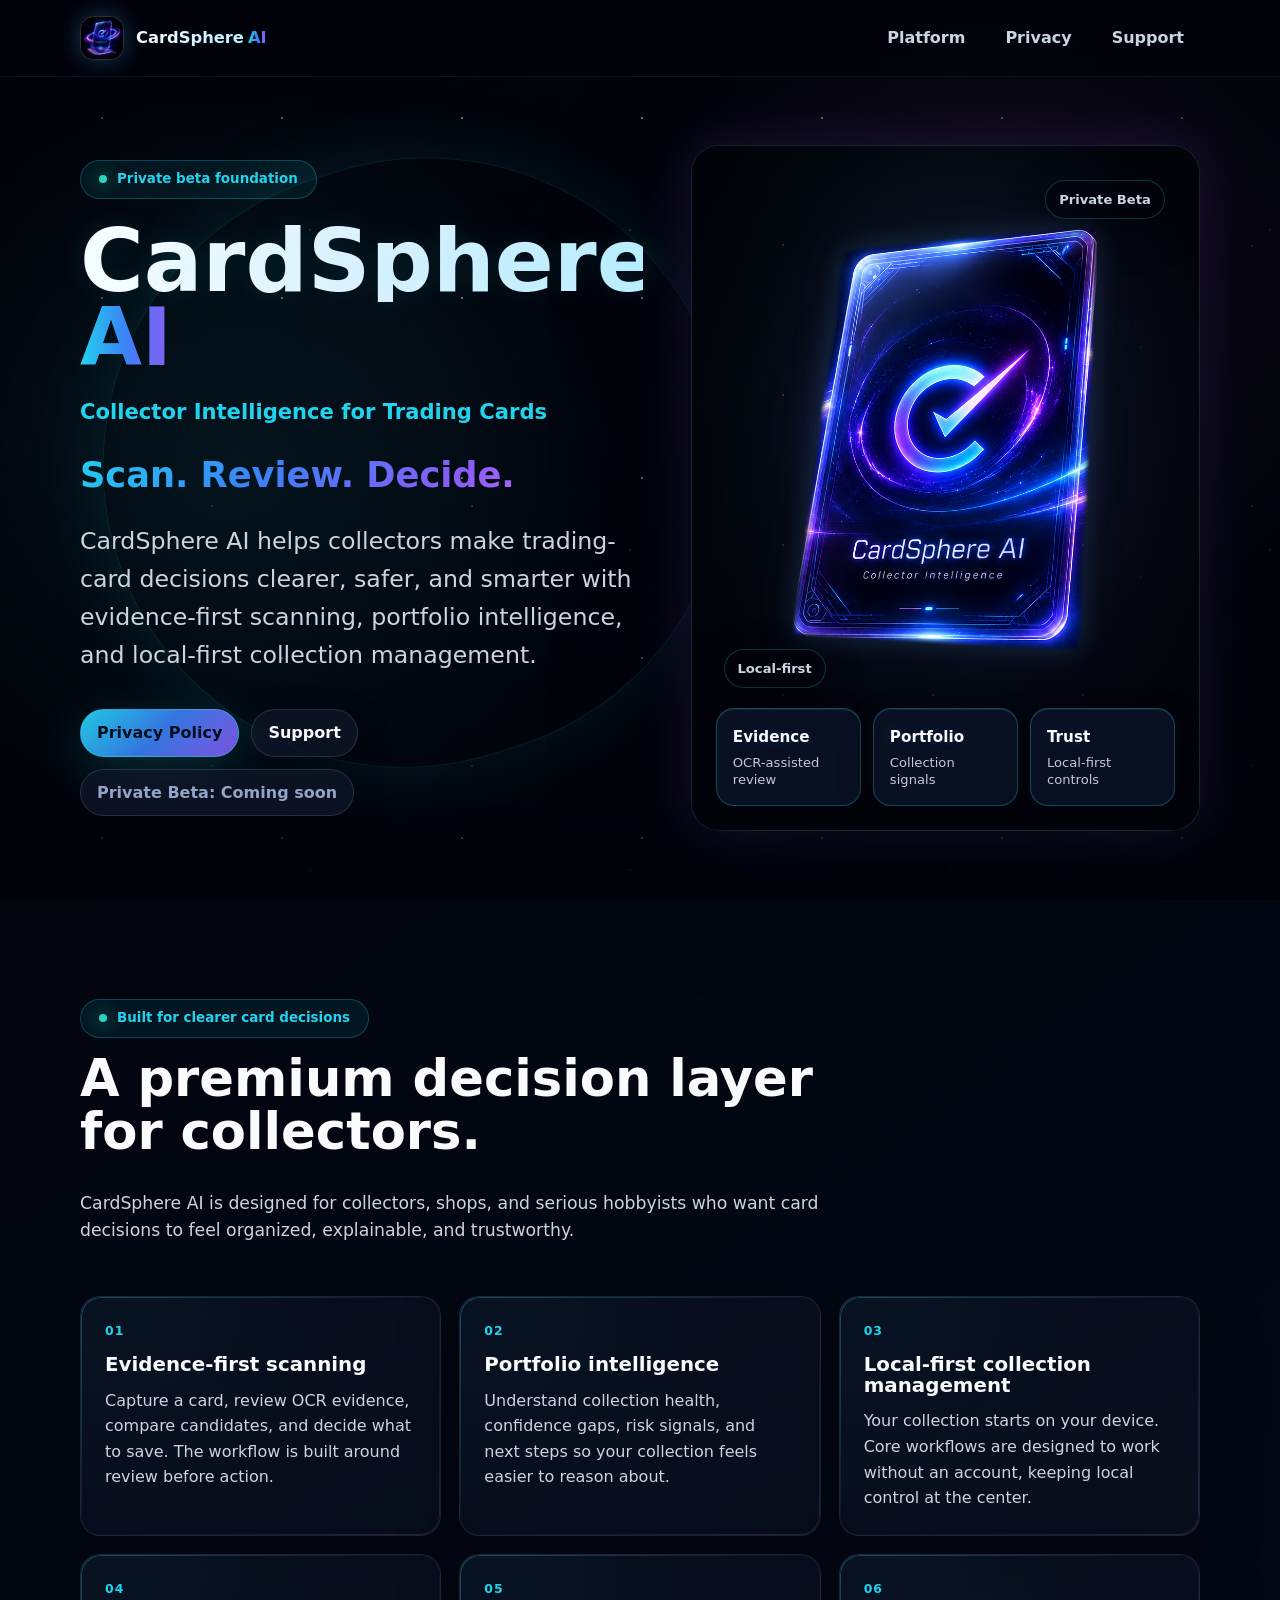
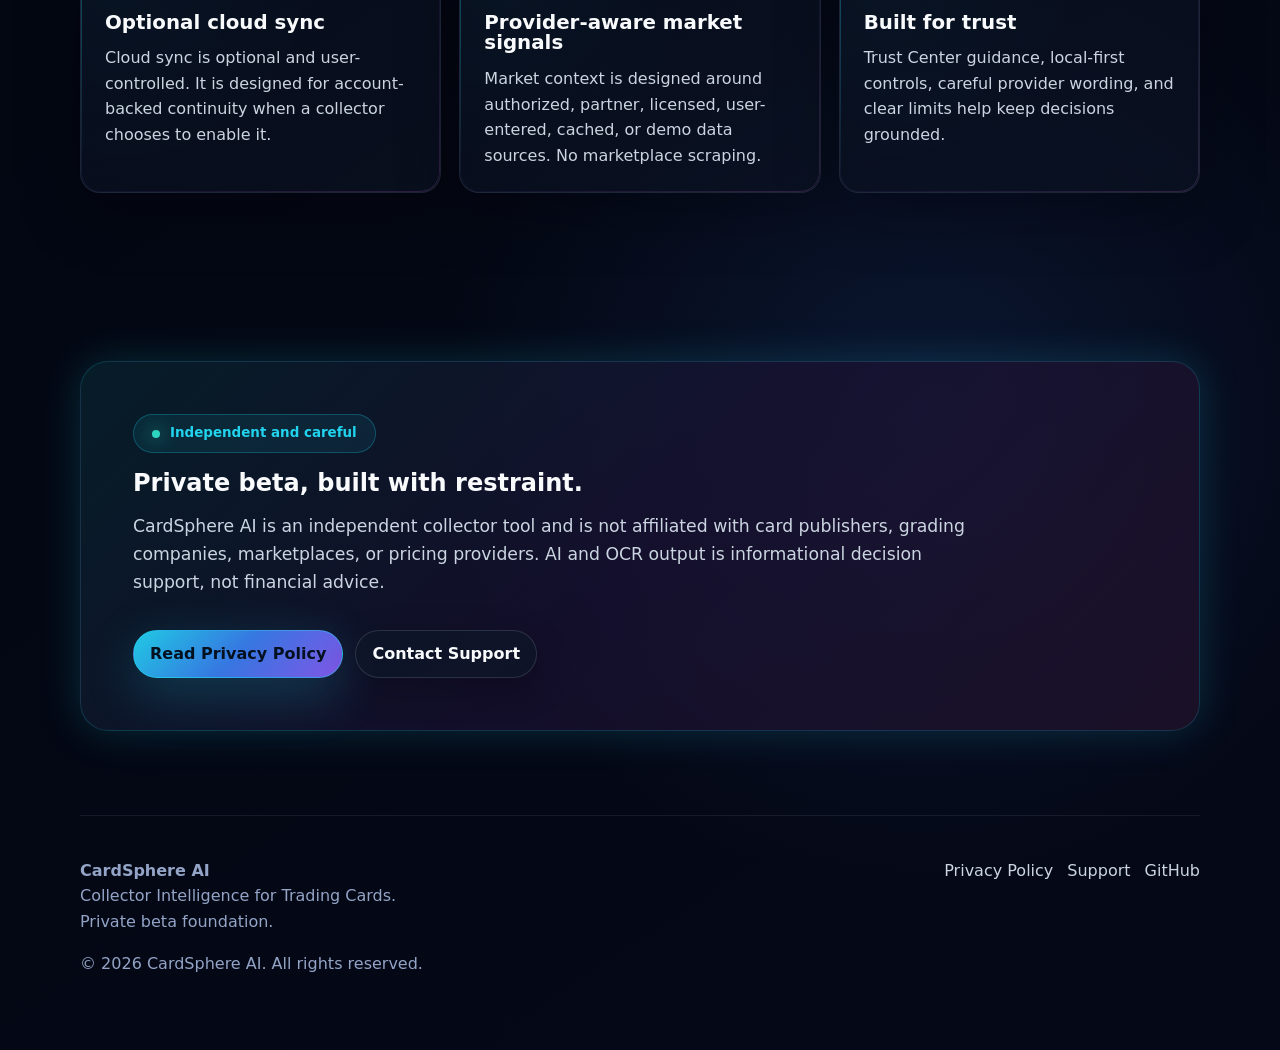
==== commit fb619bd3: "Polish CardSphere public website" ====
--- a/index.html
+++ b/index.html
@@ -33,7 +33,10 @@
               height="44"
               decoding="async"
             >
-            <span>CardSphere AI</span>
+            <span class="brand-name">
+              <span class="brand-word">CardSphere</span>
+              <span class="brand-ai">AI</span>
+            </span>
           </a>
           <div class="nav-links">
             <a class="nav-link" href="#platform">Platform</a>
@@ -47,7 +50,10 @@
         <section class="hero" aria-labelledby="hero-title">
           <div class="hero-copy">
             <span class="eyebrow"><span class="signal-dot"></span>Private beta foundation</span>
-            <h1 id="hero-title">CardSphere AI</h1>
+            <h1 id="hero-title" class="hero-title">
+              <span class="hero-title-main">CardSphere</span>
+              <span class="hero-title-accent">AI</span>
+            </h1>
             <p class="hero-category">Collector Intelligence for Trading Cards</p>
             <p class="tagline">Scan. Review. Decide.</p>
             <p class="hero-subtitle">
--- a/assets/css/styles.css
+++ b/assets/css/styles.css
@@ -115,6 +115,32 @@
   text-decoration: none;
 }
 
+.brand-name {
+  display: inline-flex;
+  align-items: baseline;
+  gap: 4px;
+  font-size: 1.02rem;
+  font-weight: 900;
+  line-height: 1.1;
+  letter-spacing: 0;
+  white-space: nowrap;
+}
+
+.brand-word {
+  background: linear-gradient(90deg, #ffffff 0%, #e0f2fe 55%, #bff7ff 100%);
+  -webkit-background-clip: text;
+  background-clip: text;
+  color: transparent;
+  text-shadow: 0 0 16px rgba(34, 211, 238, 0.1);
+}
+
+.brand-ai {
+  background: linear-gradient(90deg, #22d3ee, #3b82f6, #8b5cf6);
+  -webkit-background-clip: text;
+  background-clip: text;
+  color: transparent;
+}
+
 .brand-icon {
   width: 44px;
   height: 44px;
@@ -229,19 +255,22 @@
   display: inline-flex;
   width: fit-content;
   align-items: center;
-  gap: 9px;
+  gap: 10px;
   color: var(--cyan);
   border: 1px solid rgba(34, 211, 238, 0.26);
   border-radius: 999px;
   background: rgba(34, 211, 238, 0.08);
-  padding: 8px 12px;
+  padding: 10px 18px;
   font-weight: 800;
   font-size: 0.84rem;
+  line-height: 1.25;
+  white-space: nowrap;
 }
 
 .signal-dot {
   width: 8px;
   height: 8px;
+  flex: 0 0 8px;
   border-radius: 999px;
   background: var(--teal);
   box-shadow: 0 0 18px var(--teal);
@@ -261,22 +290,79 @@
   max-width: 10ch;
 }
 
+.hero-title {
+  margin-top: 22px;
+  max-width: 760px;
+  color: #eef4ff;
+  font-size: clamp(3.35rem, 6.8vw, 5.75rem);
+  font-weight: 860;
+  line-height: 0.94;
+  letter-spacing: 0;
+  text-shadow: 0 0 26px rgba(34, 211, 238, 0.1);
+}
+
+.hero-title-main {
+  display: block;
+  width: max-content;
+  max-width: 100%;
+  background: linear-gradient(90deg, #ffffff 0%, #e0f2fe 52%, #bfefff 100%);
+  -webkit-background-clip: text;
+  background-clip: text;
+  color: transparent;
+  text-shadow: 0 0 28px rgba(34, 211, 238, 0.1);
+}
+
+.hero-title-accent {
+  display: block;
+  width: max-content;
+  max-width: 100%;
+  margin-top: -0.03em;
+  font-size: 0.92em;
+  background: linear-gradient(90deg, #22d3ee, #3b82f6, #8b5cf6);
+  -webkit-background-clip: text;
+  background-clip: text;
+  color: transparent;
+  text-shadow: none;
+}
+
+@supports not ((background-clip: text) or (-webkit-background-clip: text)) {
+  .brand-word {
+    background: none;
+    color: #f8fafc;
+  }
+
+  .brand-ai {
+    background: none;
+    color: #22d3ee;
+  }
+
+  .hero-title-main {
+    background: none;
+    color: #f8fafc;
+  }
+
+  .hero-title-accent {
+    background: none;
+    color: #22d3ee;
+  }
+}
+
 .hero-category {
-  margin: 18px 0 0;
+  margin: 20px 0 0;
   color: var(--cyan);
   font-size: clamp(1.06rem, 2vw, 1.32rem);
   font-weight: 850;
 }
 
 .hero-subtitle {
-  margin: 22px 0 0;
+  margin: 20px 0 0;
   max-width: 720px;
   color: var(--muted);
   font-size: clamp(1.14rem, 2.4vw, 1.48rem);
 }
 
 .tagline {
-  margin: 20px 0 0;
+  margin: 18px 0 0;
   font-size: clamp(1.35rem, 3vw, 2.2rem);
   font-weight: 850;
   background: linear-gradient(135deg, var(--cyan), var(--blue), var(--violet), var(--magenta));
@@ -541,6 +627,10 @@
   max-width: 860px;
 }
 
+.trust-band .eyebrow + h2 {
+  margin-top: 18px;
+}
+
 .legal-layout {
   padding: 64px 0 96px;
   display: grid;
@@ -697,6 +787,10 @@
     border-radius: 12px;
   }
 
+  .brand-name {
+    font-size: 0.98rem;
+  }
+
   .nav-links {
     justify-content: flex-start;
   }
@@ -707,6 +801,12 @@
 
   h1 {
     font-size: clamp(2.7rem, 16vw, 4.6rem);
+  }
+
+  .hero-title {
+    max-width: 100%;
+    font-size: clamp(2.8rem, 12.5vw, 4.25rem);
+    line-height: 0.98;
   }
 
   .hero-card {
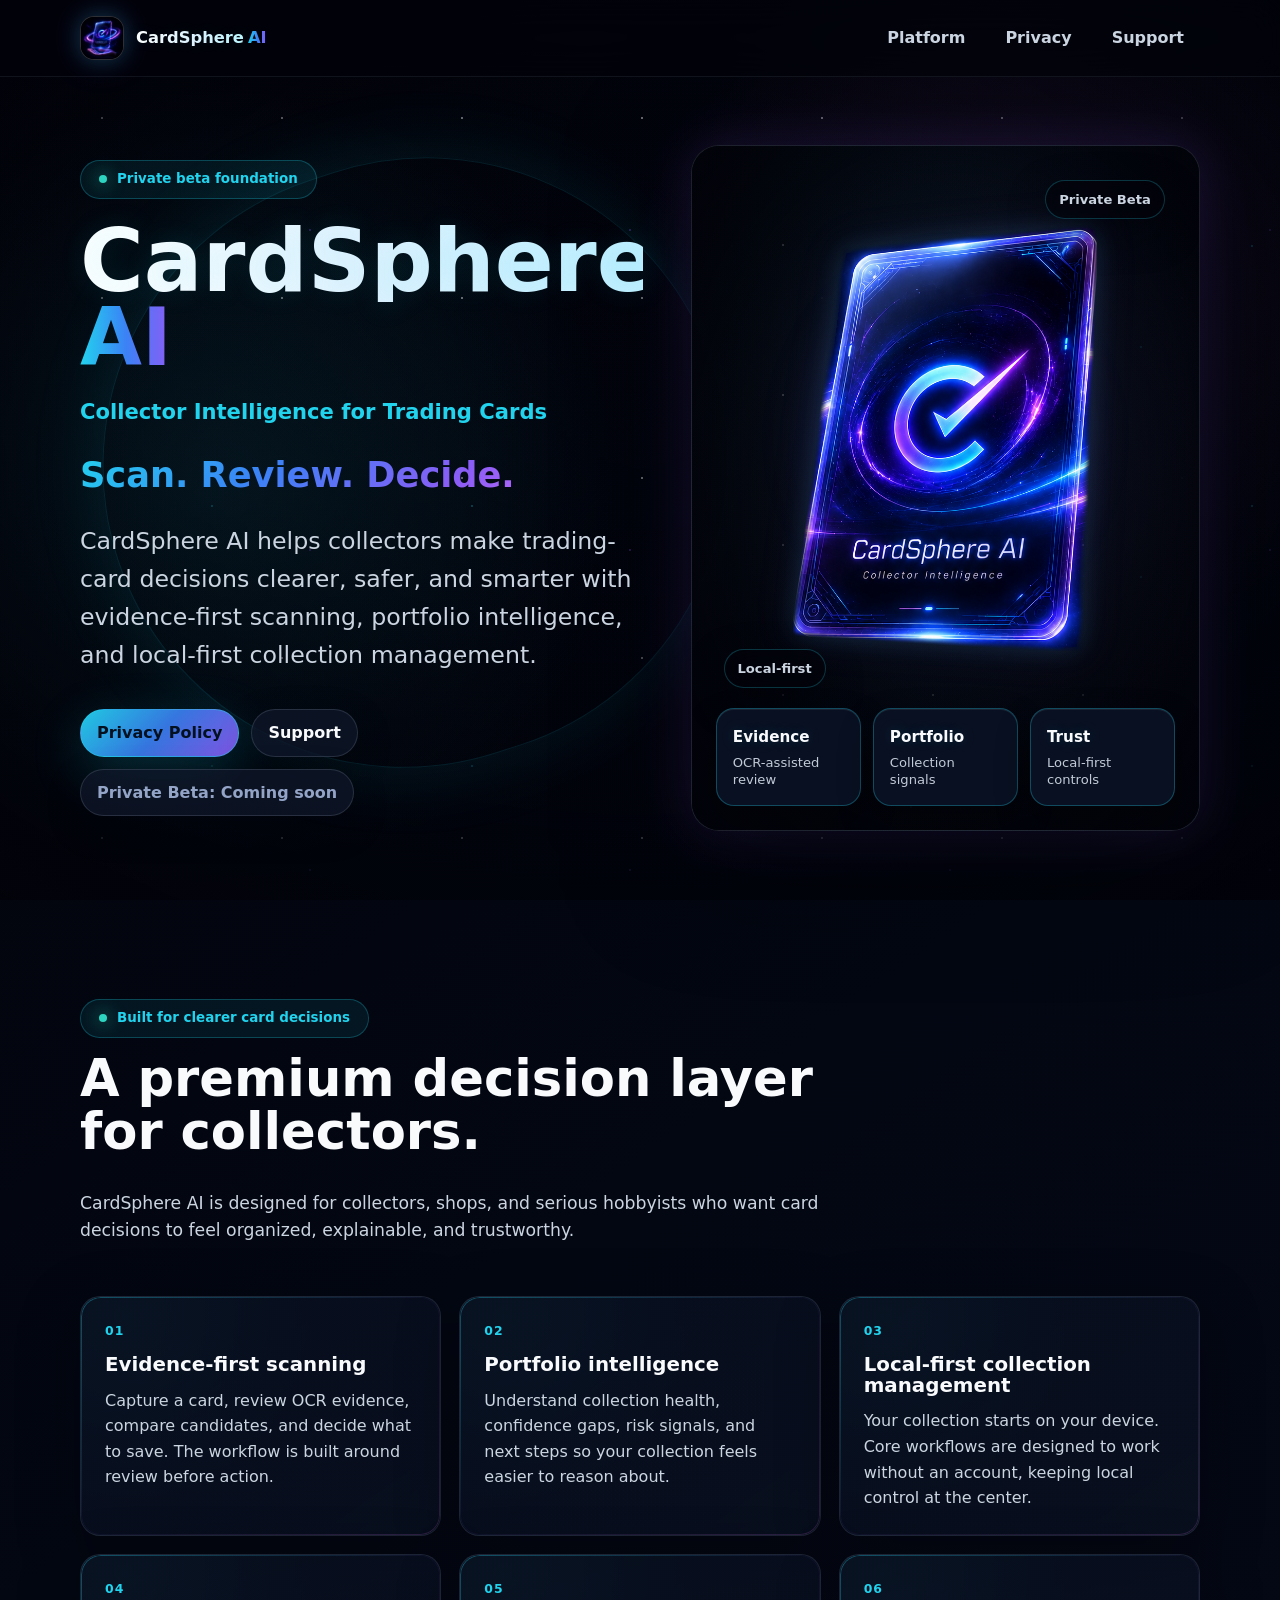
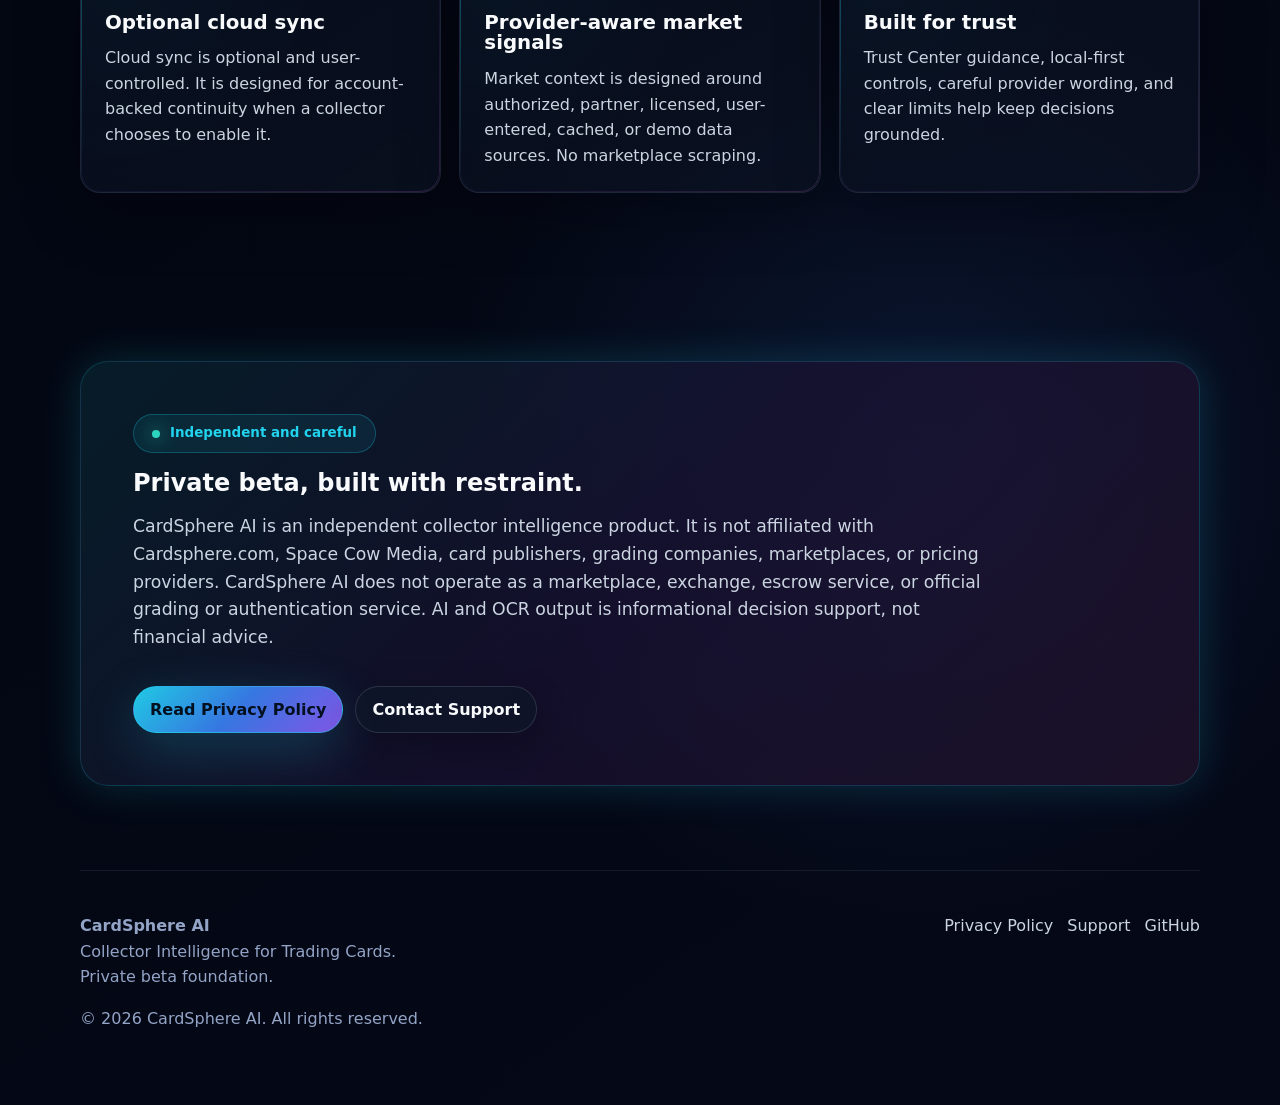
==== commit 5f6f94f3: "Add social preview metadata" ====
--- a/index.html
+++ b/index.html
@@ -6,18 +6,32 @@
     <title>CardSphere AI | Collector Intelligence for Trading Cards</title>
     <meta
       name="description"
-      content="CardSphere AI is a private beta collector intelligence app for trading cards. Scan, review, organize, and make clearer card decisions."
+      content="Scan, review, and understand your trading-card collection with local-first collector intelligence, OCR-assisted review, portfolio insights, and optional cloud sync."
     >
-    <meta property="og:title" content="CardSphere AI">
+    <link rel="canonical" href="https://cardsphereai.com/">
+    <meta property="og:site_name" content="CardSphere AI">
+    <meta property="og:type" content="website">
+    <meta property="og:title" content="CardSphere AI | Collector Intelligence for Trading Cards">
     <meta
       property="og:description"
-      content="Collector Intelligence for Trading Cards. Scan. Review. Decide."
+      content="Scan, review, and understand your trading-card collection with local-first collector intelligence, OCR-assisted review, portfolio insights, and optional cloud sync."
     >
-    <meta property="og:type" content="website">
-    <meta property="og:url" content="https://cardsphere-ai.github.io/">
+    <meta property="og:image" content="https://cardsphereai.com/assets/img/cardsphere-social-preview.png">
+    <meta property="og:image:width" content="1024">
+    <meta property="og:image:height" content="500">
+    <meta property="og:image:alt" content="CardSphere AI collector intelligence preview">
+    <meta property="og:url" content="https://cardsphereai.com/">
+    <meta name="twitter:card" content="summary_large_image">
+    <meta name="twitter:title" content="CardSphere AI | Collector Intelligence for Trading Cards">
+    <meta
+      name="twitter:description"
+      content="Scan, review, and understand your trading-card collection with local-first collector intelligence, OCR-assisted review, portfolio insights, and optional cloud sync."
+    >
+    <meta name="twitter:image" content="https://cardsphereai.com/assets/img/cardsphere-social-preview.png">
+    <meta name="twitter:image:alt" content="CardSphere AI collector intelligence preview">
     <meta name="theme-color" content="#02030a">
-    <link rel="icon" type="image/png" href="assets/img/cardsphere-app-icon.png">
-    <link rel="apple-touch-icon" href="assets/img/cardsphere-app-icon.png">
+    <link rel="icon" type="image/png" href="/assets/img/cardsphere-app-icon.png">
+    <link rel="apple-touch-icon" href="/assets/img/cardsphere-app-icon.png">
     <link rel="stylesheet" href="assets/css/styles.css">
   </head>
   <body>
@@ -38,11 +52,22 @@
               <span class="brand-ai">AI</span>
             </span>
           </a>
-          <div class="nav-links">
+          <div class="nav-links" id="site-menu">
             <a class="nav-link" href="#platform">Platform</a>
             <a class="nav-link" href="privacy-policy.html">Privacy</a>
             <a class="nav-link" href="support.html">Support</a>
           </div>
+          <button
+            class="nav-menu-button"
+            type="button"
+            aria-label="Open navigation menu"
+            aria-controls="site-menu"
+            aria-expanded="false"
+            data-nav-toggle
+          >
+            <span class="nav-menu-lines" aria-hidden="true"></span>
+            <span>Menu</span>
+          </button>
         </nav>
       </header>
 
@@ -172,9 +197,12 @@
             <span class="eyebrow"><span class="signal-dot"></span>Independent and careful</span>
             <h2 id="trust-title">Private beta, built with restraint.</h2>
             <p class="section-copy">
-              CardSphere AI is an independent collector tool and is not affiliated with
-              card publishers, grading companies, marketplaces, or pricing providers.
-              AI and OCR output is informational decision support, not financial advice.
+              CardSphere AI is an independent collector intelligence product. It is not
+              affiliated with Cardsphere.com, Space Cow Media, card publishers, grading
+              companies, marketplaces, or pricing providers. CardSphere AI does not
+              operate as a marketplace, exchange, escrow service, or official grading
+              or authentication service. AI and OCR output is informational decision
+              support, not financial advice.
             </p>
             <div class="cta-row">
               <a class="button primary" href="privacy-policy.html">Read Privacy Policy</a>
--- a/assets/css/styles.css
+++ b/assets/css/styles.css
@@ -162,6 +162,39 @@
   justify-content: flex-end;
 }
 
+.nav-menu-button {
+  min-height: 44px;
+  display: none;
+  align-items: center;
+  justify-content: center;
+  gap: 8px;
+  border: 1px solid rgba(34, 211, 238, 0.24);
+  border-radius: 999px;
+  background: rgba(15, 23, 42, 0.76);
+  color: var(--text);
+  cursor: pointer;
+  font: inherit;
+  font-weight: 800;
+  padding: 10px 14px;
+  box-shadow: 0 12px 34px rgba(2, 3, 10, 0.25);
+}
+
+.nav-menu-lines {
+  width: 16px;
+  height: 2px;
+  display: inline-block;
+  border-radius: 999px;
+  background: currentColor;
+  box-shadow:
+    0 -5px 0 currentColor,
+    0 5px 0 currentColor;
+}
+
+.nav-menu-button[aria-expanded="true"] {
+  border-color: rgba(34, 211, 238, 0.42);
+  background: rgba(34, 211, 238, 0.12);
+}
+
 .nav-link,
 .button {
   min-height: 44px;
@@ -212,7 +245,8 @@
 
 .button:focus-visible,
 .nav-link:focus-visible,
-.brand:focus-visible {
+.brand:focus-visible,
+.nav-menu-button:focus-visible {
   outline: 3px solid rgba(34, 211, 238, 0.5);
   outline-offset: 3px;
 }
@@ -773,11 +807,71 @@
   }
 }
 
+@media (max-width: 768px) {
+  .nav {
+    position: relative;
+    min-height: 64px;
+    gap: 14px;
+  }
+
+  .brand {
+    min-width: 0;
+  }
+
+  .nav-menu-button {
+    display: inline-flex;
+  }
+
+  .nav-links {
+    position: absolute;
+    top: calc(100% + 8px);
+    right: 0;
+    z-index: 30;
+    width: min(244px, calc(100vw - 32px));
+    display: none;
+    gap: 6px;
+    padding: 10px;
+    border: 1px solid rgba(34, 211, 238, 0.22);
+    border-radius: 18px;
+    background:
+      linear-gradient(145deg, rgba(10, 18, 36, 0.96), rgba(3, 7, 18, 0.94)),
+      rgba(2, 3, 10, 0.9);
+    box-shadow:
+      0 24px 70px rgba(2, 3, 10, 0.54),
+      0 0 32px rgba(34, 211, 238, 0.12);
+    backdrop-filter: blur(18px);
+  }
+
+  .nav-links.is-open {
+    display: grid;
+  }
+
+  .nav-links .nav-link {
+    width: 100%;
+    justify-content: flex-start;
+    border-radius: 14px;
+    padding: 11px 12px;
+  }
+
+  .hero {
+    width: min(100% - 32px, var(--max));
+    min-height: auto;
+    padding-top: 32px;
+  }
+
+  .legal-layout {
+    padding-top: 36px;
+  }
+
+  .not-found {
+    padding-top: 38px;
+  }
+}
+
 @media (max-width: 620px) {
   .nav {
-    align-items: flex-start;
-    flex-direction: column;
-    padding: 16px 0;
+    min-height: 64px;
+    padding: 10px 0;
   }
 
   .brand-icon {
@@ -796,7 +890,7 @@
   }
 
   .hero {
-    padding-top: 44px;
+    padding-top: 28px;
   }
 
   h1 {
@@ -837,13 +931,11 @@
     grid-template-columns: 1fr;
   }
 
-  .button,
-  .nav-link {
+  .button {
     width: 100%;
   }
 
-  .cta-row,
-  .nav-links {
+  .cta-row {
     width: 100%;
   }
 }
